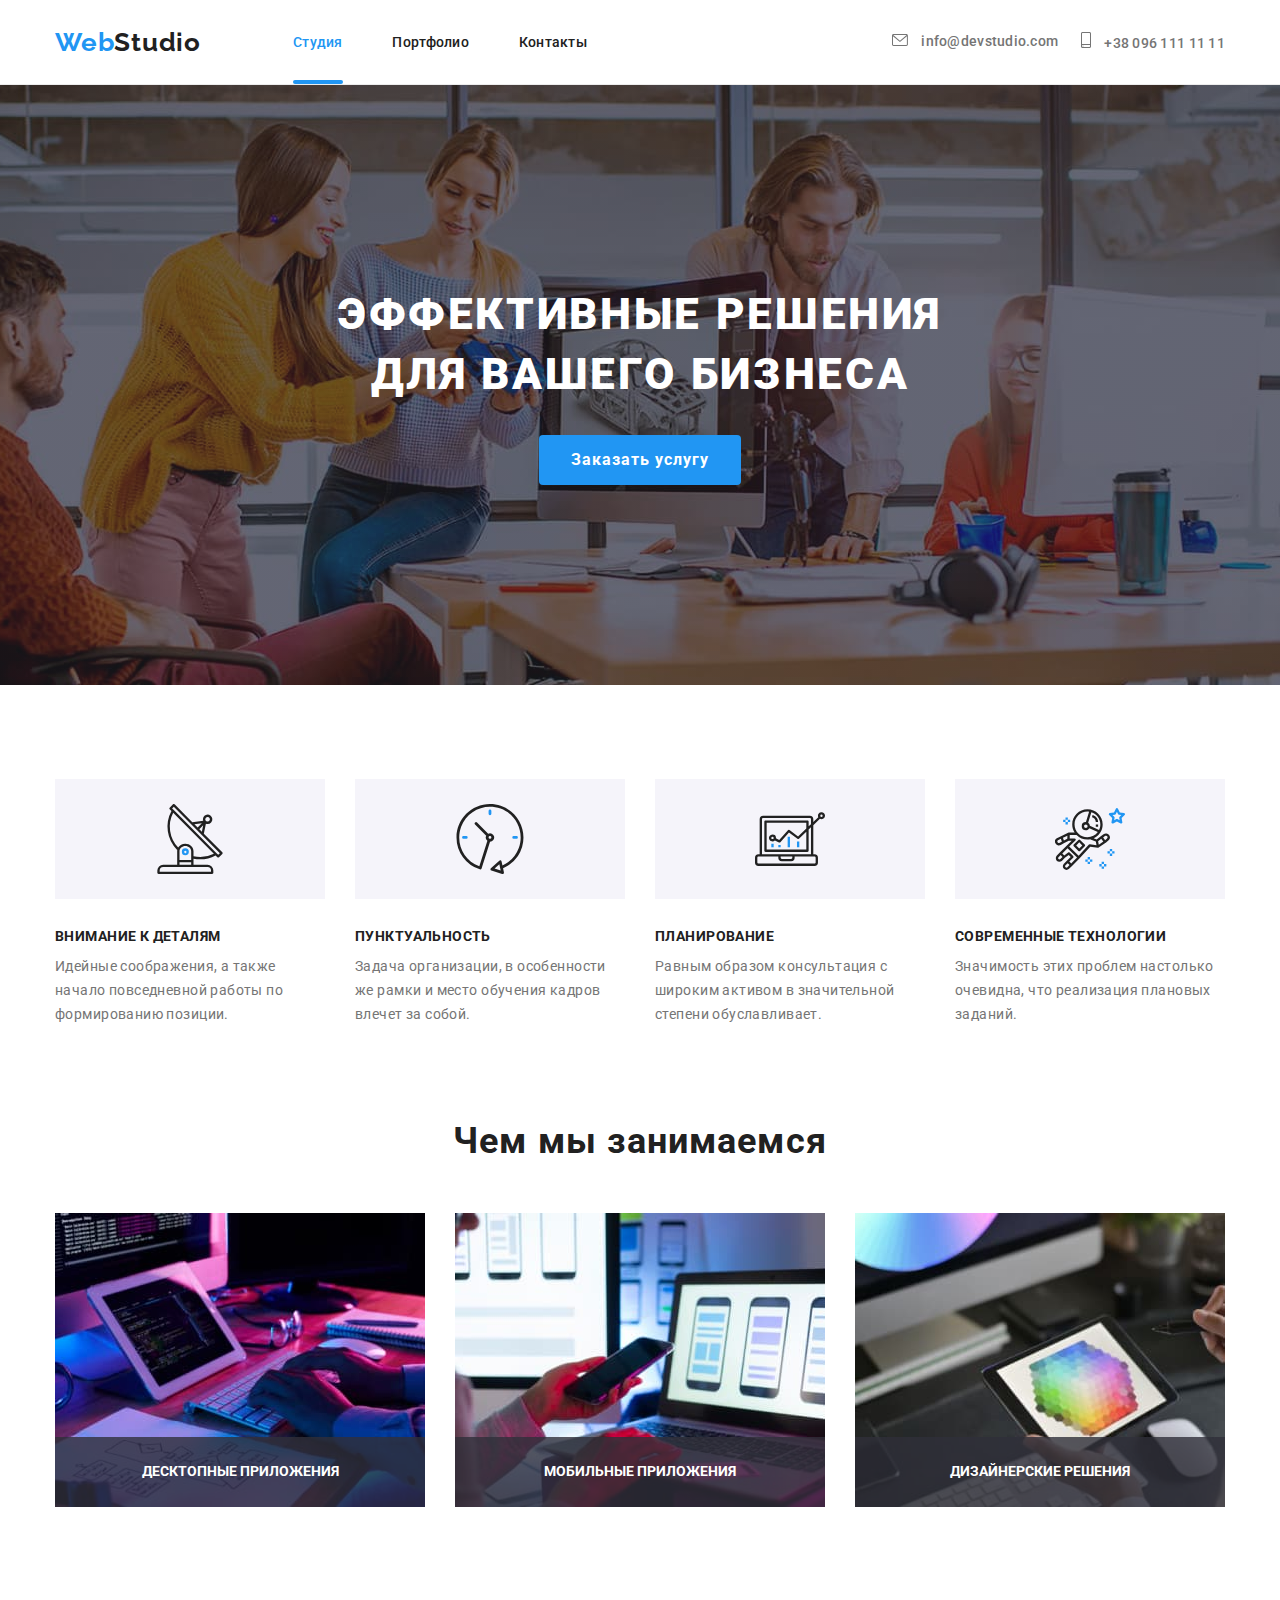
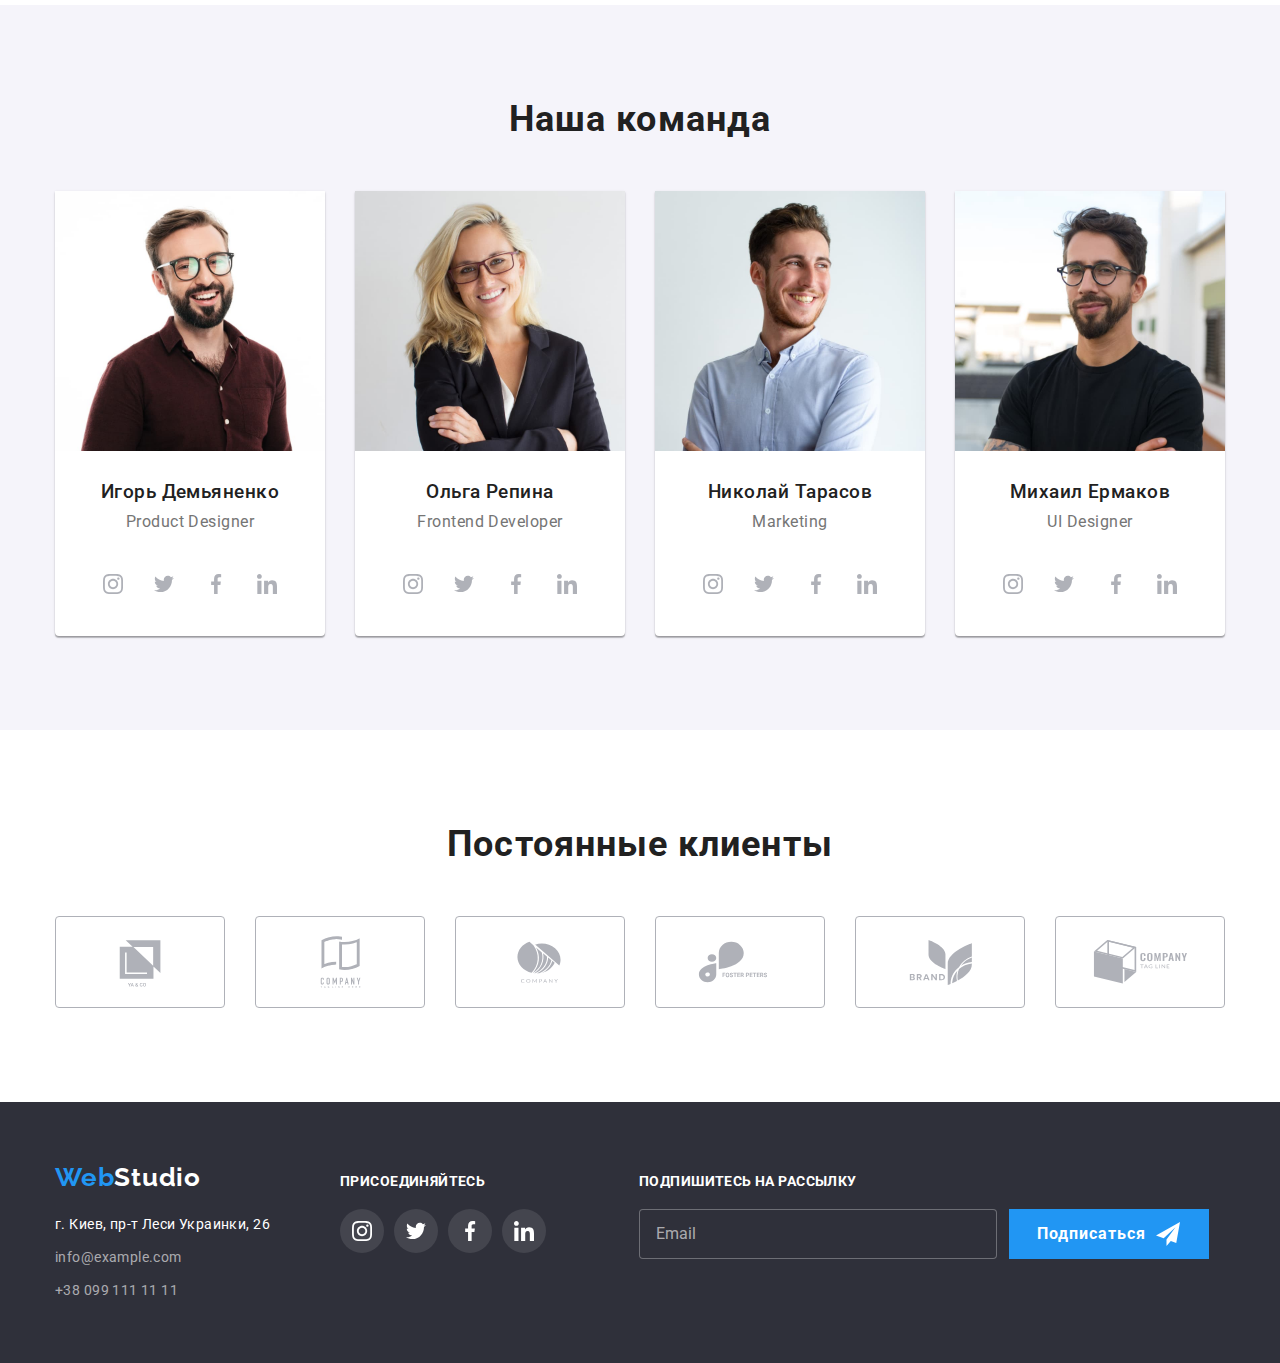
==== index.html @ 74bcc0c1 "previous work" ====
<!DOCTYPE html>
<html lang="ru">
<head>
    <meta charset="UTF-8">
    <meta http-equiv="X-UA-Compatible" content="IE=edge">
    <meta name="viewport" content="width=device-width, initial-scale=1.0">
    <title>GitHub/goit-markup-hw-05</title>   
    <link rel="stylesheet" href="https://cdnjs.cloudflare.com/ajax/libs/modern-normalize/1.0.0/modern-normalize.min.css"> 
    <link rel="stylesheet" href="https://fonts.googleapis.com/css2?family=Raleway:wght@700&family=Roboto:wght@400;500;700;900&display=swap">
    <link rel="stylesheet" href="./css/styles.css">

</head>
<body>
    <header class="header">
        <div class="conteiner nav">
            <a class="logo" href="#"><span class="accent-logo">Web</span>Studio</a>
            <nav>
                <ul class="site-nav list">
                    <li>
                        <a class="active" href="#">Студия</a>
                    </li>
                    <li>
                        <a href="./portfolio.html">Портфолио</a>
                    </li>
                    <li>
                        <a href="#">Контакты</a>
                    </li>
                </ul>
            </nav>
        
            <ul class="contacts list">
                <li>
                    <a class="mail" href="mailto:info@devstudio.com">
                        <svg class="icon-envelope" width="16px" height="12px">
                            <use href="./images/icons.svg#envelope"></use>
                        </svg> info@devstudio.com</a>
                </li>
                <li>
                    <a class="phone" href="tel:+380961111111">
                        <svg class="ivon-tel" width="10px" height="16px">
                            <use href="./images/icons.svg#smartphone"></use>
                        </svg> +38 096 111 11 11</a>
                </li>
            </ul>
        </div>
    </header>

    <main>
            <section class="hero overlay">
                <div class="conteiner">
                    <h1>Эффективные решения<br> для вашего бизнеса</h1>
                    <button class="open-modal" type="button" data-modal-open>Заказать услугу</button>
                    <div class="backdrop is-hidden" data-modal>
                        <div class="modal">
                        <button type="button" class="modal-button" data-modal-close>
                            <svg class="modal-close">
                                <use href="./images/icons.svg#close-modal"></use>
                            </svg>
                        </button>
                        <div class="form-section">
                        <p class="form-title">Оставьте свои данные, мы вам перезвоним</p>
                        <form class="form-list">
                        <div class="form-field">
                            <label for="name" class="form-label">Имя</label>
                            <div class="input-block">
                                <input type="text" class="form-input" name="name" id="name">
                                <svg class="form-svg">
                                    <use href="./images/icons.svg#person-black-form"></use>
                                </svg>
                            </div>
                        </div>
                        <div class="form-field" >
                            <label for="tel" class="form-label">Телефон</label>
                            <div class="input-block">
                                <input type="tel" class="form-input" name="tel" id="tel">
                                <svg class="form-svg">
                                    <use href="./images/icons.svg#phone-black-form"></use>
                                </svg>
                            </div>
                        </div>
                        <div class="form-field">
                            <label for="mail-form" class="form-label">Почта</label>
                            <div class="input-block">
                                <input type="email" class="form-input" name="mail" id="mail-form">
                                <svg class="form-svg">
                                    <use href="./images/icons.svg#email-black-form"></use>
                                </svg>
                            </div>
                        </div>
                        <div class="form-field">
                            <label for="comment" class="form-label">Комментарий</label>
                            <textarea id="comment" class="textarea" placeholder="Введите текст"></textarea>
                        </div>
                        <div class="form-policy">
                            <label>
                                <input type="checkbox" class="checkbox" name="policy">
                                <span class="checkbox-icon"></span>
                                <span class="icon-checkbox">Соглашаюсь с рассылкой и принимаю <a href="#" class="policy-link"> Условия договора</a></span>
                            </label>
                        </div>
                            <button type="submit" class="form-button">Отправить</button>
                        </form>
                        </div>
                    </div>
                    </div>
                </div>
            </section>

            <section class="features-section">
                <!--<h2>Особенности</h2>-->
                <ul class="features-list list conteiner">
                    <li class="features-item icon-antenna">
                        <h3 class="featured-subtitle">Внимание к деталям</h3>
                        <p>Идейные соображения, а также начало повседневной работы по формированию позиции.</p>
                    </li>
                    <li class="features-item icon-clock">
                        <h3 class="featured-subtitle">Пунктуальность</h3>
                        <p>Задача организации, в особенности же рамки и место обучения кадров влечет за собой.</p>
                    </li>
                    <li class="features-item icon-diagram">
                        <h3 class="featured-subtitle">Планирование</h3>
                        <p>Равным образом консультация с широким активом в значительной степени обуславливает.</p>
                    </li>
                    <li class="features-item icon-astronaut">
                        <h3 class="featured-subtitle">Современные технологии</h3>
                        <p>Значимость этих проблем настолько очевидна, что реализация плановых заданий.</p>
                    </li>
                </ul>
            </section>

            <section class="works-conteiner">
                    <h2 class="section-header">Чем мы занимаемся</h2>
                    <ul class="list images-list">
                        <li>
                            <div class="description-block">
                                <img src="./images/work.jpg" alt="наша-работа-1" width="370">
                                <p class="work-description">Десктопные приложения</p>
                            </div>
                        </li>
                        <li>
                            <div class="description-block">
                                <img src="./images/work2.jpg" alt="наша-работа-2" width="370">
                                <p class="work-description" >Мобильные приложения</p>
                            </div>
                        </li>
                        <li>                            
                            <div class="description-block"> 
                                <img src="./images/work3.jpg" alt="наша-работа-3" width="370">
                                <p class="work-description">Дизайнерские решения</p>
                            </div>
                        </li>
                    </ul>
            </section>

            <section class="our-team">
                <div class="conteiner">
                <h2 class="section-header">Наша команда</h2>
                <ul class="team list" >
                    <li class="team-list">
                        <img class="team-cards" src="./images/igor.jpg" alt="фото дизайнера" width="270">
                        <h3>Игорь Демьяненко</h3>
                        <p>Product Designer</p>
                        <ul class="list team-icons-list">
                            <li>
                                <a href="#" class="team-icons-link"> 
                                    <svg class="team-svg">
                                        <use href="./images/icons.svg#instagram"></use>
                                    </svg>
                                </a>
                            </li>
                            <li>
                                <a href="#" class="team-icons-link">
                                    <svg class="team-svg">
                                        <use href="./images/icons.svg#twitter"></use>
                                    </svg>
                                </a>
                            </li>
                            <li>
                                <a href="#" class="team-icons-link">
                                    <svg class="team-svg">
                                        <use href="./images/icons.svg#facebook"></use>
                                    </svg>
                                </a>
                            </li>
                            <li>
                                <a href="#" class="team-icons-link">
                                    <svg class="team-svg">
                                        <use href="./images/icons.svg#linkedin"></use>
                                    </svg>
                                </a>
                            </li>
                        </ul>
                    </li>
                    <li class="team-list">
                        <img class="team-cards" src="./images/olga.jpg" alt="форо разработчика" width="270">
                        <h3>Ольга Репина</h3>
                        <p>Frontend Developer</p>
                        <ul class="list team-icons-list">
                            <li>
                                <a href="#" class="team-icons-link">
                                    <svg class="team-svg">
                                        <use href="./images/icons.svg#instagram"></use>
                                    </svg>
                                </a>
                            </li>
                            <li>
                                <a href="#" class="team-icons-link">
                                    <svg class="team-svg">
                                        <use href="./images/icons.svg#twitter"></use>
                                    </svg>
                                </a>
                            </li>
                            <li>
                                <a href="#" class="team-icons-link">
                                    <svg class="team-svg">
                                        <use href="./images/icons.svg#facebook"></use>
                                    </svg>
                                </a>
                            </li>
                            <li>
                                <a href="#" class="team-icons-link">
                                    <svg class="team-svg">
                                        <use href="./images/icons.svg#linkedin"></use>
                                    </svg>
                                </a>
                            </li>
                        </ul>
                    </li>
                    <li class="team-list">
                        <img class="team-cards" src="./images/nikolay.jpg" alt="фото маркетинг менеджера" width="270">
                        <h3>Николай Тарасов</h3>
                        <p>Marketing</p>
                        <ul class="list team-icons-list">
                            <li>
                                <a href="#" class="team-icons-link">
                                    <svg class="team-svg">
                                        <use href="./images/icons.svg#instagram"></use>
                                    </svg>
                                </a>
                            </li>
                            <li>
                                <a href="#" class="team-icons-link">
                                    <svg class="team-svg">
                                        <use href="./images/icons.svg#twitter"></use>
                                    </svg>
                                </a>
                            </li>
                            <li>
                                <a href="#" class="team-icons-link">
                                    <svg class="team-svg">
                                        <use href="./images/icons.svg#facebook"></use>
                                    </svg>
                                </a>
                            </li>
                            <li>
                                <a href="#" class="team-icons-link">
                                    <svg class="team-svg">
                                        <use href="./images/icons.svg#linkedin"></use>
                                    </svg>
                                </a>
                            </li>
                        </ul>
                    </li>
                    <li class="team-list">
                        <img class="team-cards" src="./images/mikhail.jpg" alt="фото UI дизайнера" width="270">
                        <h3>Михаил Ермаков</h3>
                        <p>UI Designer</p>
                        <ul class="list team-icons-list">
                            <li>
                                <a href="#" class="team-icons-link">
                                    <svg class="team-svg">
                                        <use href="./images/icons.svg#instagram"></use>
                                    </svg>
                                </a>
                            </li>
                            <li>
                                <a href="#" class="team-icons-link">
                                    <svg class="team-svg">
                                        <use href="./images/icons.svg#twitter"></use>
                                    </svg>
                                </a>
                            </li>
                            <li>
                                <a href="#" class="team-icons-link">
                                    <svg class="team-svg">
                                        <use href="./images/icons.svg#facebook"></use>
                                    </svg>
                                </a>
                            </li>
                            <li>
                                <a href="#" class="team-icons-link">
                                    <svg class="team-svg">
                                        <use href="./images/icons.svg#linkedin"></use>
                                    </svg>
                                </a>
                            </li>
                        </ul>
                    </li>
                </ul>
            </div>
            </section>

            <section>
                <div class="conteiner clients"> 
                <h2 class="section-header">Постоянные клиенты</h2>
                <ul class="list companies">
                    <li><a href="#"  class="company-icons">
                        <svg width="106" height="60">
                            <use href="./images/icons.svg#logo-client1"></use>
                        </svg>
                    </a></li>
                    <li><a href="#"  class="company-icons">
                        <svg width="106" height="60">
                            <use href="./images/icons.svg#logo-client2"></use>
                        </svg>
                    </a></li>
                    <li><a href="#" class="company-icons">
                        <svg width="106" height="60">
                            <use href="./images/icons.svg#logo-client3"></use>
                        </svg>
                    </a></li>
                    <li><a href="#" class="company-icons">
                        <svg width="106" height="60">
                            <use href="./images/icons.svg#logo-client4"></use>
                        </svg>
                    </a></li>
                    <li><a href="#" class="company-icons">
                        <svg width="106" height="60">
                            <use href="./images/icons.svg#logo-client5"></use>
                        </svg>
                    </a></li>
                    <li><a href="#" class="company-icons">
                        <svg width="106" height="60">
                            <use href="./images/icons.svg#logo-client6"></use>
                        </svg>
                    </a></li>
                </ul>
                </div>
            </section>

     </main>

    <footer class="footer">
    <div class="conteiner footer-section">
        <div class="first-column"><a class="footer-logo" href="#"><span class="accent-logo">Web</span>Studio</a>
            <address>
                <ul class="footer-contacts list">
                    <li>
                        <p class="local-ad">г. Киев, пр-т Леси Украинки, 26</p>
                    </li>
                    <li>
                        <a class="address-link" href="mailto:info@example.com">info@example.com</a>
                    </li>
                    <li>
                        <a class="address-link" href="tel:+380991111111">+38 099 111 11 11</a>
                    </li>
                </ul>
            </address>
        </div>
            <section class="welcome">
                <h3 class="welcome-title">присоединяйтесь</h3>
                <ul class="list footer-icons">
                    <li>
                        <a href="#" class="footer-icon-link">
                        <svg class="icon-footer">
                            <use href="./images/icons.svg#footer-instagramm"></use>
                        </svg>
                        </a>
                    </li>
                    <li>
                        <a href="#" class="footer-icon-link">
                            <svg class="icon-footer">
                                <use href="./images/icons.svg#footer-twitter"></use>
                            </svg>
                        </a>
                    </li>
                    <li>
                        <a href="#" class="footer-icon-link">
                            <svg class="icon-footer">
                                <use href="./images/icons.svg#footer-facebook"></use>
                            </svg>
                        </a>
                    </li>
                    <li>
                        <a href="#" class="footer-icon-link">
                            <svg class="icon-footer">
                                <use href="./images/icons.svg#footer-linkedin"></use>
                            </svg>
                        </a>
                    </li>
                </ul>
            </section>
        <div class="subscribe">
            <h3 class="welcome-title">Подпишитесь на рассылку</h3>
            <form class="footer-form">
                <input type="email" class="footer-input" name="mail" id="mail" placeholder="Email">
                <label class="footer-label" for="mail"></label>
                    <button class="subscribe-button" type="submit">Подписаться
                        <svg>
                            <use href="./images/icons.svg#icon-send"></use>
                        </svg>
                    </button>
            </form>
        </div>
    </div>
    </footer>
    <script src="./js/modal.js"></script>
</body>
</html>
---- css/styles.css ----
:root {
  --primary-text-color: #212121;
  --accent-color: #2196f3;
  --grey-color: #757575;
  --white-color: #ffffff;
  --background-color: #2f303a;
  --second-background: #f5f4fa;
  --footer-contacts-color: rgba(255, 255, 255, 0.6);
  --items-color: #afb1b8;
}

body {
  color: var(--primary-text-color);

  font-family: Roboto, sans-serif;
}
h1,
h2,
h3,
h4 {
  margin: 0;
}
p {
  margin: 0;
}
ul {
  margin: 0;
  padding-left: 0px;
}

.section-header {
  font-style: normal;
  font-size: 36px;
  line-height: 1.16;
  text-align: center;
  letter-spacing: 0.03em;
}

.list {
  list-style: none;
}

/* Шапка профиля */

.header {
  border-bottom: 1px solid #ececec;
}
.conteiner {
  padding: 0 15px;
  width: 1200px;
  margin: 0 auto;
}

.nav {
  display: flex;
  align-items: center;
}

.site-nav {
  padding-top: 32px;
  padding-bottom: 32px;

  display: flex;
  width: 294px;
  justify-content: space-between;
  margin-right: 305px;
  padding-left: 0px;
}

.contacts {
  padding-top: 32px;
  padding-bottom: 32px;
  display: flex;
  justify-content: space-between;
  width: 370px;
}
.logo {
  width: 145px;
  margin-right: 93px;

  color: var(--primary-text-color);
  font-family: Raleway, sans-serif;

  font-weight: 700;
  font-size: 26px;
  line-height: 1.19;
  letter-spacing: 0.03em;
  text-decoration: none;
}
.accent-logo {
  color: var(--accent-color);
}

.site-nav a {
  color: var(--primary-text-color);
  font-weight: 500;
  font-size: 14px;
  line-height: 1.14;
  letter-spacing: 0.02em;
  text-decoration: none;

  transition-property: color;
  transition-duration: 250ms;
  transition-timing-function: cubic-bezier(0.4, 0, 0.2, 1);
}
.active {
  position: relative;
}

.active::after {
  content: "";
  position: absolute;
  left: 0;
  bottom: -34px;

  display: block;
  width: 100%;
  height: 4px;
  border-radius: 2px;
  background-color: var(--accent-color);
}

.site-nav a:hover,
.site-nav a:focus,
.site-nav .active {
  color: var(--accent-color);
}

.contacts a {
  color: var(--grey-color);
  font-weight: 500;
  font-size: 14px;
  line-height: 1.14;
  letter-spacing: 0.02em;
  text-decoration: none;

  transition-property: color;
  transition-duration: 250ms;
  transition-timing-function: cubic-bezier(0.4, 0, 0.2, 1);
}

.contacts a:hover,
.contacts a:focus {
  color: var(--accent-color);
}

.mail {
  width: 161px;
}
.icon-envelope {
  margin-right: 10px;
  fill: currentColor;
}
.phone {
  width: 142px;
}
.ivon-tel {
  fill: currentColor;
  margin-right: 10px;
}

/* Секция фильтров */
.filter-section {
  padding-top: 94px;
  padding-bottom: 50px;
}

.hidden {
  display: none;
}
.button {
  border-radius: 4px;
  border: 1px solid transparent;
  padding: 6px 22px;
  min-width: 73px;

  color: var(--primary-text-color);
  background-color: var(--second-background);
  cursor: pointer;
  font-weight: 500;
  font-size: 16px;
  line-height: 1.62;
  letter-spacing: 0.03em;

  transition-property: color, background-color;
  transition-duration: 250ms;
  transition-timing-function: cubic-bezier(0.4, 0, 0.2, 1);
}
.button:hover,
.button:focus {
  color: var(--white-color);
  background-color: var(--accent-color);
}
.button-item {
  display: flex;
  justify-content: center;
}
.button-item li:not(:last-child) {
  margin-right: 8px;
}
.button-item li:hover,
.button-item li:focus {
  box-shadow: 0px 2px rgba(0, 0, 0, 0.12), 0px 1px rgba(0, 0, 0, 0.08),
    0px 3px rgba(0, 0, 0, 0.1);
}

.button-item li {
  transition-property: box-shadow;
  transition-duration: 250ms;
  transition-timing-function: cubic-bezier(0.4, 0, 0.2, 1);
}
/* Секция карточек */

.cards-section {
  padding-bottom: 94px;
}
.cards p {
  color: var(--grey-color);
  font-size: 16px;
  line-height: 1.87;
  letter-spacing: 0.03em;
}
.title {
  font-size: 18px;
  line-height: 2;
  letter-spacing: 0.06em;
}
.cards {
  display: flex;
  flex-wrap: wrap;
}

.cards-item img {
  width: 100%;
  height: auto;
  display: block;
}

.project-hover p {
  font-size: 18px;
  font-weight: 400;
  line-height: 1.55;
  letter-spacing: 0.03em;

  padding: 63px 24px;
  color: var(--white-color);
}
.project-hover {
  position: absolute;
  top: 0;
  left: 0;
  width: 370px;
  height: 294px;

  background-color: rgba(33, 150, 243, 0.9);
  transform: translateY(100%);
  transition: transform 250ms cubic-bezier(0.4, 0, 0.2, 1);
}
.cards-item:hover .project-hover {
  transform: translateY(0);
}

.project-content {
  position: relative;
  overflow: hidden;
}
.cards-item {
  margin-right: 30px;
  width: 370px;

  transition-property: box-shadow;
  transition-duration: 250ms;
  transition-timing-function: cubic-bezier(0.4, 0, 0.2, 1);
}
.cards-item:hover,
.cards-item:focus {
  box-shadow: 0px 1px 1px rgba(0, 0, 0, 0.12), 0px 4px 4px rgba(0, 0, 0, 0.06),
    1px 4px 6px rgba(0, 0, 0, 0.16);
}

.cards-item:nth-child(3n + 3) {
  margin-right: 0px;
}

.cards-item:not(:nth-last-child(-n + 3)) {
  margin-bottom: 30px;
}
.cards-bottom {
  padding: 20px 24px;
  border-bottom: 1px solid #eeeeee;
  border-right: 1px solid #eeeeee;
  border-left: 1px solid #eeeeee;
}

/*Footer*/
.footer {
  color: var(--white-color);
  background-color: var(--background-color);
}
.footer-logo {
  display: block;
  margin-bottom: 20px;
  width: 145px;

  color: var(--white-color);
  font-family: Raleway, sans-serif;
  font-weight: 700;
  font-size: 26px;
  line-height: 1.19;
  letter-spacing: 0.03em;
  text-decoration: none;
}

.footer-contacts li:not(:last-child) {
  margin-bottom: 9px;
}
.local-ad {
  font-style: normal;
  font-size: 14px;
  line-height: 1.71;
  letter-spacing: 0.03em;
}

.address-link:hover,
.address-link:focus {
  color: var(--accent-color);
}

.footer-section {
  text-align: left;
  padding-top: 60px;
  padding-bottom: 60px;
  display: flex;
  align-items: baseline;
}

.address-link {
  margin-bottom: 0px;
  color: var(--footer-contacts-color);
  font-family: Roboto, sans-serif;
  font-weight: 400;
  font-size: 14px;
  line-height: 1.71;
  letter-spacing: 0.03em;
  text-decoration: none;
  font-style: normal;

  transition-property: color;
  transition-duration: 250ms;
  transition-timing-function: cubic-bezier(0.4, 0, 0.2, 1);
}

.welcome {
  display: inline-flex;
  flex-direction: column;
  padding: 0;
  min-width: 206px;
  margin-left: 70px;
}
.welcome-title {
  font-style: normal;
  font-weight: bold;
  font-size: 14px;
  line-height: 1.143;
  letter-spacing: 0.03em;
  text-transform: uppercase;
  color: var(--white-color);
}
.footer-icons {
  display: flex;
  justify-content: space-between;
  margin: 0;
  padding: 0;
  margin-top: 20px;
}

.icon-footer {
  width: 20px;
  height: 20px;
}
.footer-icon-link {
  width: 44px;
  height: 44px;
  padding: 12px;
  display: inline-block;
  border-radius: 50%;
  fill: var(--white-color);
  background-color: rgba(255, 255, 255, 0.1);

  transition-property: background-color;
  transition-duration: 250ms;
  transition-timing-function: cubic-bezier(0.4, 0, 0.2, 1);
}
.footer-icon-link:hover,
.footer-icon-link:focus {
  background-color: var(--accent-color);
}

.subscribe {
  margin-left: 93px;
  width: 570px;
}

.footer-form {
  position: relative;
  margin-top: 20px;
  display: flex;
}

.footer-input {
  width: 358px;
  height: 50px;
  margin-right: 12px;
  padding-left: 16px;

  border-radius: 4px;
  border: 1px solid rgba(255, 255, 255, 0.3);
  color: rgba(255, 255, 255, 0.6);

  background-color: var(--background-color);
}
.footer-input::placeholder {
  color: rgba(255, 255, 255, 0.6);
}

.footer-label {
  position: absolute;
  margin-left: 16px;

  top: 50%;
  transform: translateY(-50%);

  font-size: 16px;
  line-height: 1.25;
  letter-spacing: 0.03em;

  color: rgba(255, 255, 255, 0.6);
}

.subscribe-button {
  display: flex;
  width: 200px;
  height: 50px;
  padding: 10px 28px;
  border: none;

  align-items: center;
  text-align: center;

  font-style: normal;
  font-weight: bold;
  line-height: 1.875;
  letter-spacing: 0.06em;
  color: var(--white-color);
  background-color: var(--accent-color);
}
.footer-form svg {
  margin-left: 10px;
  width: 24px;
  height: 24px;

  fill: var(--white-color);
}

/* секция HERO */
.hero {
  background-color: var(--background-color);
}
.overlay {
  max-width: 1600px;
  height: 600px;
  margin-left: auto;
  margin-right: auto;
  background-image: linear-gradient(
      to right,
      rgba(47, 48, 58, 0.4),
      rgba(47, 48, 58, 0.4)
    ),
    url(../images/herobg.jpg);
  background-size: cover;
  background-position: center;
}

.hero .conteiner {
  padding-top: 200px;
  padding-bottom: 200px;
  text-align: center;
}

.hero h1 {
  margin-bottom: 30px;

  color: var(--white-color);
  font-style: normal;
  font-weight: 900;
  font-size: 44px;
  line-height: 1.36;
  text-align: center;
  letter-spacing: 0.06em;
  text-transform: uppercase;
}
.open-modal {
  padding: 10px 32px;
  border: 0px;
  border-radius: 4px;

  color: var(--white-color);
  background-color: var(--accent-color);
  font-family: inherit;
  font-style: normal;
  font-weight: 700;
  font-size: 16px;
  line-height: 1.87;
  letter-spacing: 0.06em;

  transition: background-color 250ms cubic-bezier(0.4, 0, 0.2, 1);
}
.open-modal:hover,
.open-modal:focus {
  background-color: #188ce8;
}
.backdrop {
  position: fixed;
  top: 0;
  right: 0;
  width: 100%;
  height: 100%;
  opacity: 1;
  transition: opacity 250ms cubic-bezier(0.4, 0, 0.2, 1);

  background-color: rgba(0, 0, 0, 0.2);
}

.backdrop.is-hidden {
  visibility: hidden;
  pointer-events: none;
  opacity: 0;
}
.modal {
  position: absolute;
  z-index: 3;
  top: 50%;
  left: 50%;

  background-color: var(--white-color);
  min-width: 528px;
  min-height: 581px;

  transform: translate(-50%, -50%) scale(1);
  transition: transform 250ms cubic-bezier(0.4, 0, 0.2, 1);

  box-shadow: 0px 1px 3px rgba(0, 0, 0, 0.12), 0px 1px 1px rgba(0, 0, 0, 0.14),
    0px 2px 1px rgba(0, 0, 0, 0.2);
  border-radius: 4px;
}
.backdrop.is-hidden .modal {
  transform: translate(-50%, -50%) scale(0.9);
}
.modal-button {
  position: absolute;
  top: 8px;
  right: 8px;

  width: 30px;
  height: 30px;

  display: flex;
  justify-content: center;
  align-items: center;
  border: 1px solid rgba(0, 0, 0, 0.1);
  border-radius: 50%;
  cursor: pointer;

  background-color: var(--white-color);
  fill: var(--primary-text-color);

  cursor: pointer;
}
.modal-button:focus .modal-close,
.modal-button:hover .modal-close {
  fill: var(--accent-color);
}
.modal-close {
  position: absolute;
  top: 50%;
  left: 50%;

  width: 11px;
  height: 11px;
  transform: translate(-50%, -50%);
  fill: currentColor;

  transition: fill 250ms cubic-bezier(0.4, 0, 0.2, 1);
}
.form-section {
  padding: 40px;
}
.form-list {
  display: block;
}
.form-field {
  display: flex;
  flex-direction: column;
}
.form-policy {
  display: flex;
  justify-content: space-evenly;
  align-items: center;
  margin-bottom: 30px;
}
.form-title {
  text-align: center;

  margin-bottom: 12px;
  width: 448px;

  font-size: 20px;
  font-style: bold;
  font-weight: 700;
  letter-spacing: 0.03em;
  line-height: 1.15;
}

.form-input {
  padding-left: 42px;

  width: 100%;
  height: 40px;
  border: 1px solid rgba(33, 33, 33, 0.2);
  border-radius: 4px;
  cursor: pointer;
  color: var(--primary-text-color);

  transition: all 250ms cubic-bezier(0.4, 0, 0.2, 1);
}

.textarea {
  margin-bottom: 25px;
  padding: 12px 16px;
  width: 448px;
  height: 120px;

  border: 1px solid rgba(33, 33, 33, 0.2);
  border-radius: 4px;
  resize: none;
  cursor: pointer;

  transition: all 250ms cubic-bezier(0.4, 0, 0.2, 1);
}

.textarea::placeholder {
  font-size: 12px;
  line-height: 1.17;
  letter-spacing: 0.01em;
  color: rgba(117, 117, 117, 0.5);
}
.form-label {
  margin-bottom: 4px;
  text-align: left;

  color: var(--grey-color);
  font-size: 12px;
  line-height: 1.16;
}
.form-policy label {
  font-size: 14px;
  line-height: 1.71;
  letter-spacing: 0.03em;
  cursor: pointer;
}
.policy-link {
  margin-left: 4px;
  text-decoration: underline;
  color: var(--accent-color);

  transition: all 250ms cubic-bezier(0.4, 0, 0.2, 1);
}
.checkbox {
  position: absolute;
  width: 1px;
  height: 1px;
  margin: -1px;
  border: 0;
  padding: 0;
  clip: rect(0 0 0 0);
  overflow: hidden;

  transition: all 250ms cubic-bezier(0.4, 0, 0.2, 1);
}
.checkbox-icon {
  display: inline-block;
  width: 16px;
  height: 15px;
  margin-right: 7px;

  border: 2px solid var(--primary-text-color);
  border-radius: 2px;

  transition: all 250ms cubic-bezier(0.4, 0, 0.2, 1);
}
.checkbox:checked + .checkbox-icon {
  background-color: var(--accent-color);
  border-color: var(--accent-color);
  background-image: url(../images/icons/icon-check.svg);
  background-size: contain;
  background-origin: border-box;
}

.form-button {
  width: 200px;
  height: 50px;

  align-self: center;
  font-style: bold;
  font-size: 16px;
  line-height: 1.87;
  letter-spacing: 0.06em;

  border-radius: 4px;
  color: var(--white-color);
  border: 0;
  background-color: var(--accent-color);
  box-shadow: 0px 4px 4px rgba(0, 0, 0, 0.15);

  cursor: pointer;
  transition: background-color 250ms cubic-bezier(0.4, 0, 0.2, 1);
}

.form-button:focus {
  background-color: #188ce8;
}
.input-block {
  position: relative;
  margin-bottom: 10px;
}
.form-svg {
  position: absolute;
  display: block;
  top: 50%;
  left: 12px;
  transform: translateY(-50%);

  width: 18px;
  height: 18px;

  fill: currentColor;
  transition: fill 250ms cubic-bezier(0.4, 0, 0.2, 1);
}
.form-input:focus ~ .form-svg {
  fill: var(--accent-color);
}

.form-field:focus-within .form-svg {
  fill: var(--accent-color);
}
.form-input:focus,
.textarea:focus {
  border-color: var(--accent-color);
  outline: none;
}
/* Секция особенности */
.features-section {
  padding-bottom: 94px;
  padding-top: 94px;
}
.features-list {
  display: flex;
  align-items: center;
}

.features-list p {
  width: 270px;

  color: var(--grey-color);
  font-size: 14px;
  line-height: 1.71;
  letter-spacing: 0.03em;
}
.featured-subtitle {
  width: 270px;
  margin-bottom: 10px;

  font-size: 14px;
  line-height: 1.14;
  letter-spacing: 0.03em;
  text-transform: uppercase;
}
.features-item:not(:last-child) {
  margin-right: 30px;
}

.features-item::before {
  display: block;
  content: "";
  height: 120px;
  background-color: var(--second-background);
  margin-bottom: 30px;
  background-size: contain;
  background-repeat: no-repeat;
  background-position: center;
}
.icon-antenna::before {
  background-image: url(../images/icons/antenna.svg);
  background-size: 70px 70px;
}
.icon-clock::before {
  background-image: url(../images/icons/clock.svg);
  background-size: 70px 70px;
}
.icon-diagram::before {
  background-image: url(../images/icons/diagram.svg);
  background-size: 70px 70px;
}
.icon-astronaut::before {
  background-image: url(../images/icons/astronaut.svg);
  background-size: 70px 70px;
}

/* Чем мы занимаемся */
.works-conteiner {
  padding-bottom: 94px;
}
.images-list {
  display: flex;
  justify-content: center;

  margin-top: 50px;
  padding-left: 0px;
}

.images-list li:not(:last-child) {
  margin-right: 30px;
}
.images-list > img {
  width: 370px;
  height: auto;
  display: block;
  border: 1px solid transparent;
}

.work-description {
  color: var(--white-color);
  background-color: rgba(47, 48, 58, 0.8);
  font-size: 14px;
  font-weight: 700;
  text-align: center;
  line-height: 1.14;
  text-transform: uppercase;

  padding-top: 27px;
  padding-bottom: 27px;
  width: 100%;
  height: 70px;

  position: absolute;
  left: 0;
  bottom: 4px;
}
.description-block {
  position: relative;
  z-index: -1;
}

/* Наша команда */

.our-team {
  background-color: var(--second-background);
  padding-top: 94px;
  padding-bottom: 94px;
}
.our-team h2 {
  margin-bottom: 50px;
}

.team-list:not(:last-child) {
  margin-right: 30px;
}
.team-list {
  box-shadow: 0px 1px 3px rgba(0, 0, 0, 0.12), 0px 1px 1px rgba(0, 0, 0, 0.14),
    0px 2px 1px rgba(0, 0, 0, 0.2);
  border-radius: 0px 0px 4px 4px;
}
.team {
  display: flex;
  padding-left: 0px;

  font-size: 16px;
  line-height: 1.18;
  text-align: center;
  letter-spacing: 0.03em;
}
.team p {
  color: var(--grey-color);
  margin-bottom: 30px;
}
.team h3 {
  font-weight: 500;
  margin-bottom: 10px;
  margin-top: 0px;
}
.team-cards {
  display: block;
  width: 100%;
  height: auto;
  margin-bottom: 30px;
}
.team li {
  background-color: var(--white-color);
  border-radius: 0px 0px 4px 4px;
}
.team-icons-list {
  display: flex;
  justify-content: space-around;
  padding-left: 32px;
  padding-right: 32px;
  margin-bottom: 30px;
}
.team-icons-link {
  width: 44px;
  height: 44px;
  padding: 12px;
  display: inline-block;
  border-radius: 50%;
  fill: var(--items-color);
  background-color: rgba(255, 255, 255, 0.1);

  transition-property: fill, background-color;
  transition-duration: 250ms;
  transition-timing-function: cubic-bezier(0.4, 0, 0.2, 1);
}
.team-icons-link:hover,
.team-icons-link:focus {
  fill: var(--white-color);
  background-color: var(--accent-color);
}

.team-svg {
  width: 20px;
  height: 20px;
}

/* Секция постоянные клиенты */

.clients {
  padding-top: 94px;
  padding-bottom: 94px;
}
.companies {
  display: flex;
  justify-content: space-between;
  margin-top: 50px;
}
.company-icons {
  display: block;
  width: 170px;
  height: 92px;
  padding: 16px 32px;
  border: 1px solid var(--items-color);
  border-radius: 4px;
  fill: var(--items-color);

  transition-property: fill, border;
  transition-duration: 250ms;
  transition-timing-function: cubic-bezier(0.4, 0, 0.2, 1);
}
.company-icons svg:hover,
.company-icons svg:focus {
  fill: var(--accent-color);
}

.company-icons svg {
  transition-property: fill;
  transition-duration: 250ms;
  transition-timing-function: cubic-bezier(0.4, 0, 0.2, 1);
}
.company-icons:hover,
.company-icons:focus {
  border-color: var(--accent-color);
  fill: var(--accent-color);
}
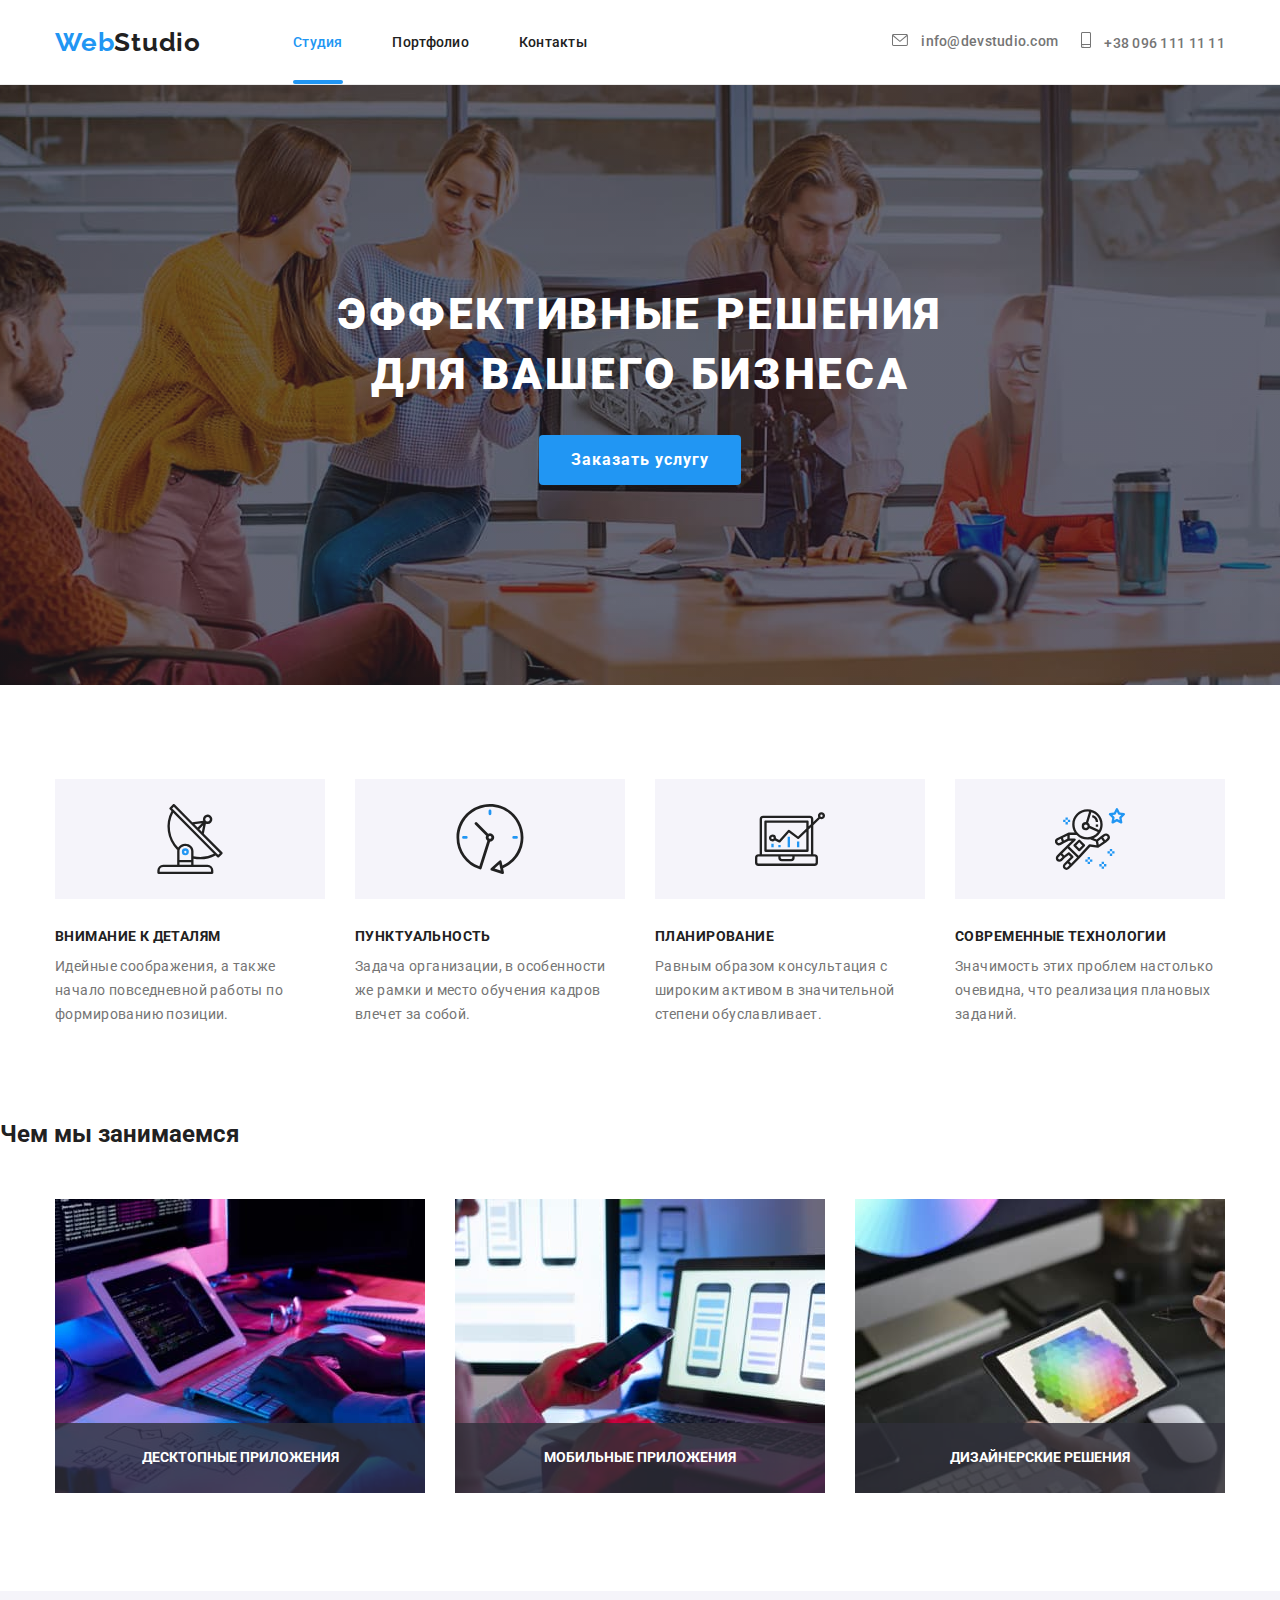
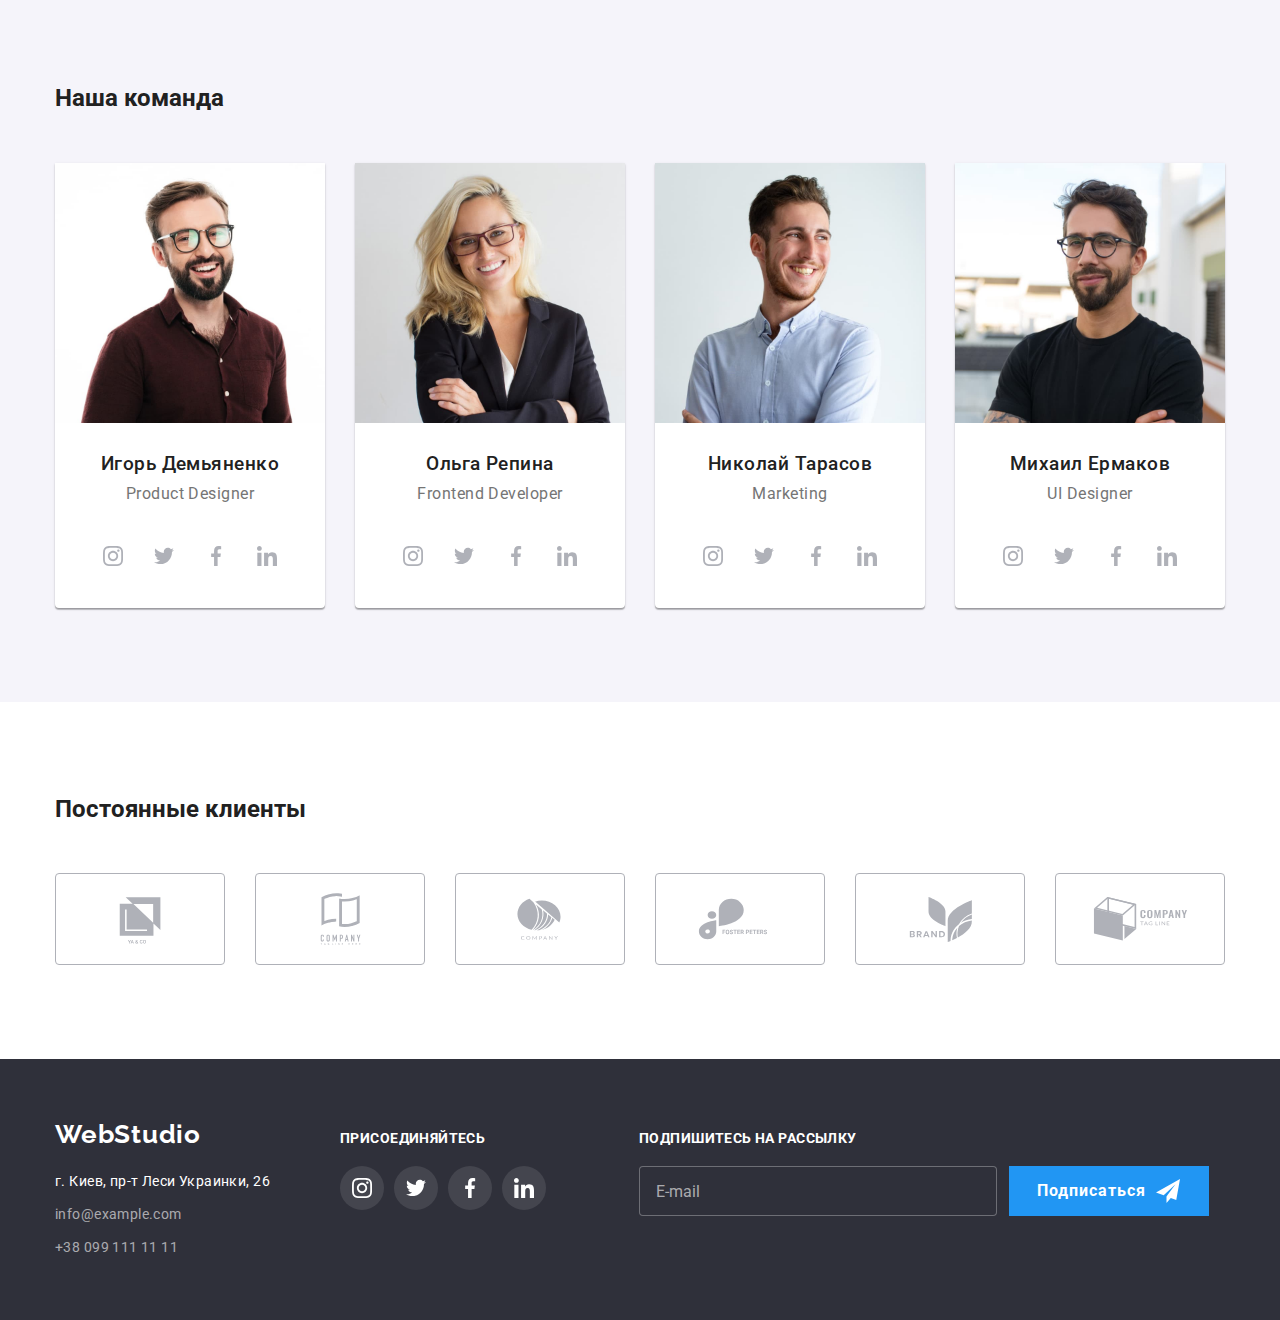
==== commit 2c2e4213: "portfolio BEM" ====
--- a/index.html
+++ b/index.html
@@ -12,32 +12,32 @@
 </head>
 <body>
     <header class="header">
-        <div class="conteiner nav">
-            <a class="logo" href="#"><span class="accent-logo">Web</span>Studio</a>
+        <div class="conteiner header__navigation">
+            <a class="header-logo" href="#"><span class="blue-text">Web</span>Studio</a>
             <nav>
                 <ul class="site-nav list">
                     <li>
-                        <a class="active" href="#">Студия</a>
-                    </li>
-                    <li>
-                        <a href="./portfolio.html">Портфолио</a>
-                    </li>
-                    <li>
-                        <a href="#">Контакты</a>
+                        <a class="active site-nav__link" href="#">Студия</a>
+                    </li>
+                    <li>
+                        <a class="site-nav__link" href="./portfolio.html">Портфолио</a>
+                    </li>
+                    <li>
+                        <a class="site-nav__link" href="#">Контакты</a>
                     </li>
                 </ul>
             </nav>
         
             <ul class="contacts list">
                 <li>
-                    <a class="mail" href="mailto:info@devstudio.com">
-                        <svg class="icon-envelope" width="16px" height="12px">
+                    <a class="contacts__mail contacts__link" href="mailto:info@devstudio.com">
+                        <svg class="contacts__icon" width="16px" height="12px">
                             <use href="./images/icons.svg#envelope"></use>
                         </svg> info@devstudio.com</a>
                 </li>
                 <li>
-                    <a class="phone" href="tel:+380961111111">
-                        <svg class="ivon-tel" width="10px" height="16px">
+                    <a class="contacts__phone contacts__link" href="tel:+380961111111">
+                        <svg class="contacts__icon" width="10px" height="16px">
                             <use href="./images/icons.svg#smartphone"></use>
                         </svg> +38 096 111 11 11</a>
                 </li>
@@ -341,68 +341,69 @@
      </main>
 
     <footer class="footer">
-    <div class="conteiner footer-section">
-        <div class="first-column"><a class="footer-logo" href="#"><span class="accent-logo">Web</span>Studio</a>
-            <address>
-                <ul class="footer-contacts list">
-                    <li>
-                        <p class="local-ad">г. Киев, пр-т Леси Украинки, 26</p>
-                    </li>
-                    <li>
-                        <a class="address-link" href="mailto:info@example.com">info@example.com</a>
-                    </li>
-                    <li>
-                        <a class="address-link" href="tel:+380991111111">+38 099 111 11 11</a>
-                    </li>
-                </ul>
-            </address>
-        </div>
+        <div class="conteiner footer__section">
+            <div>
+                <a class="footer__logo" href="#"><span class="accent-logo">Web</span>Studio</a>
+                <address>
+                    <ul class="footer-contacts list">
+                        <li class="footer-contacts__item">
+                            <p class="footer-contacts__local">г. Киев, пр-т Леси Украинки, 26</p>
+                        </li>
+                        <li class="footer-contacts__item">
+                            <a class="footer-contacts__link" href="mailto:info@example.com">info@example.com</a>
+                        </li>
+                        <li class="footer-contacts__item">
+                            <a class="footer-contacts__link" href="tel:+380991111111">+38 099 111 11 11</a>
+                        </li>
+                    </ul>
+                </address>
+            </div>
             <section class="welcome">
-                <h3 class="welcome-title">присоединяйтесь</h3>
-                <ul class="list footer-icons">
-                    <li>
-                        <a href="#" class="footer-icon-link">
-                        <svg class="icon-footer">
-                            <use href="./images/icons.svg#footer-instagramm"></use>
-                        </svg>
+                <h3 class="footer__title">присоединяйтесь</h3>
+                <ul class="list welcome__icons">
+                    <li>
+                        <a href="#" class="welcome__link">
+                            <svg class="welcome__icon">
+                                <use href="./images/icons.svg#footer-instagramm"></use>
+                            </svg>
                         </a>
                     </li>
                     <li>
-                        <a href="#" class="footer-icon-link">
-                            <svg class="icon-footer">
+                        <a href="#" class="welcome__link">
+                            <svg class="welcome__icon">
                                 <use href="./images/icons.svg#footer-twitter"></use>
                             </svg>
                         </a>
                     </li>
                     <li>
-                        <a href="#" class="footer-icon-link">
-                            <svg class="icon-footer">
+                        <a href="#" class="welcome__link">
+                            <svg class="welcome__icon">
                                 <use href="./images/icons.svg#footer-facebook"></use>
                             </svg>
                         </a>
                     </li>
                     <li>
-                        <a href="#" class="footer-icon-link">
-                            <svg class="icon-footer">
+                        <a href="#" class="welcome__link">
+                            <svg class="welcome__icon">
                                 <use href="./images/icons.svg#footer-linkedin"></use>
                             </svg>
                         </a>
                     </li>
                 </ul>
             </section>
-        <div class="subscribe">
-            <h3 class="welcome-title">Подпишитесь на рассылку</h3>
-            <form class="footer-form">
-                <input type="email" class="footer-input" name="mail" id="mail" placeholder="Email">
-                <label class="footer-label" for="mail"></label>
-                    <button class="subscribe-button" type="submit">Подписаться
-                        <svg>
+            <div class="subscribe">
+                <h3 class="footer__title">Подпишитесь на рассылку</h3>
+                <form class="subscribe__form">
+                    <input type="email" class="subscribe__input" name="mail" id="mail" placeholder="E-mail">
+                    <label class="subscribe__label" for="mail"></label>
+                    <button class="subscribe__button" type="submit">Подписаться
+                        <svg class="subscribe__icon">
                             <use href="./images/icons.svg#icon-send"></use>
                         </svg>
                     </button>
-            </form>
+                </form>
+            </div>
         </div>
-    </div>
     </footer>
     <script src="./js/modal.js"></script>
 </body>
--- a/css/styles.css
+++ b/css/styles.css
@@ -28,14 +28,6 @@
   padding-left: 0px;
 }
 
-.section-header {
-  font-style: normal;
-  font-size: 36px;
-  line-height: 1.16;
-  text-align: center;
-  letter-spacing: 0.03em;
-}
-
 .list {
   list-style: none;
 }
@@ -51,7 +43,7 @@
   margin: 0 auto;
 }
 
-.nav {
+.header__navigation {
   display: flex;
   align-items: center;
 }
@@ -74,7 +66,7 @@
   justify-content: space-between;
   width: 370px;
 }
-.logo {
+.header-logo {
   width: 145px;
   margin-right: 93px;
 
@@ -87,11 +79,11 @@
   letter-spacing: 0.03em;
   text-decoration: none;
 }
-.accent-logo {
+.blue-text {
   color: var(--accent-color);
 }
 
-.site-nav a {
+.site-nav__link {
   color: var(--primary-text-color);
   font-weight: 500;
   font-size: 14px;
@@ -120,13 +112,13 @@
   background-color: var(--accent-color);
 }
 
-.site-nav a:hover,
-.site-nav a:focus,
+.site-nav__link:hover,
+.site-nav__link:focus,
 .site-nav .active {
   color: var(--accent-color);
 }
 
-.contacts a {
+.contacts__link {
   color: var(--grey-color);
   font-weight: 500;
   font-size: 14px;
@@ -139,22 +131,19 @@
   transition-timing-function: cubic-bezier(0.4, 0, 0.2, 1);
 }
 
-.contacts a:hover,
-.contacts a:focus {
+.contacts__link:hover,
+.contacts__link:focus {
   color: var(--accent-color);
 }
 
-.mail {
+.contacts__mail {
   width: 161px;
 }
-.icon-envelope {
-  margin-right: 10px;
-  fill: currentColor;
-}
-.phone {
+
+.contacts__phone {
   width: 142px;
 }
-.ivon-tel {
+.contacts__icon {
   fill: currentColor;
   margin-right: 10px;
 }
@@ -165,10 +154,10 @@
   padding-bottom: 50px;
 }
 
-.hidden {
+.filter-section__hidden {
   display: none;
 }
-.button {
+.filter-section__button {
   border-radius: 4px;
   border: 1px solid transparent;
   padding: 6px 22px;
@@ -186,25 +175,25 @@
   transition-duration: 250ms;
   transition-timing-function: cubic-bezier(0.4, 0, 0.2, 1);
 }
-.button:hover,
-.button:focus {
+.filter-section__button:hover,
+.filter-section__button:focus {
   color: var(--white-color);
   background-color: var(--accent-color);
 }
-.button-item {
+.filter-section__buttons {
   display: flex;
   justify-content: center;
 }
-.button-item li:not(:last-child) {
+.filter-section__item:not(:last-child) {
   margin-right: 8px;
 }
-.button-item li:hover,
-.button-item li:focus {
+.filter-section__item:hover,
+.filter-section__item:focus {
   box-shadow: 0px 2px rgba(0, 0, 0, 0.12), 0px 1px rgba(0, 0, 0, 0.08),
     0px 3px rgba(0, 0, 0, 0.1);
 }
 
-.button-item li {
+.filter-section__item {
   transition-property: box-shadow;
   transition-duration: 250ms;
   transition-timing-function: cubic-bezier(0.4, 0, 0.2, 1);
@@ -214,29 +203,29 @@
 .cards-section {
   padding-bottom: 94px;
 }
-.cards p {
+.bottom-card__text {
   color: var(--grey-color);
   font-size: 16px;
   line-height: 1.87;
   letter-spacing: 0.03em;
 }
-.title {
+.bottom-card__title {
   font-size: 18px;
   line-height: 2;
   letter-spacing: 0.06em;
 }
-.cards {
+.cards-section__list {
   display: flex;
   flex-wrap: wrap;
 }
 
-.cards-item img {
+.project-card__image {
   width: 100%;
   height: auto;
   display: block;
 }
 
-.project-hover p {
+.project-card__text {
   font-size: 18px;
   font-weight: 400;
   line-height: 1.55;
@@ -245,7 +234,7 @@
   padding: 63px 24px;
   color: var(--white-color);
 }
-.project-hover {
+.project-card--hover {
   position: absolute;
   top: 0;
   left: 0;
@@ -256,15 +245,15 @@
   transform: translateY(100%);
   transition: transform 250ms cubic-bezier(0.4, 0, 0.2, 1);
 }
-.cards-item:hover .project-hover {
+.cards-section__item:hover .project-card--hover {
   transform: translateY(0);
 }
 
-.project-content {
+.project-card {
   position: relative;
   overflow: hidden;
 }
-.cards-item {
+.cards-section__item {
   margin-right: 30px;
   width: 370px;
 
@@ -272,20 +261,20 @@
   transition-duration: 250ms;
   transition-timing-function: cubic-bezier(0.4, 0, 0.2, 1);
 }
-.cards-item:hover,
-.cards-item:focus {
+.cards-section__item:hover,
+.cards-section__item:focus {
   box-shadow: 0px 1px 1px rgba(0, 0, 0, 0.12), 0px 4px 4px rgba(0, 0, 0, 0.06),
     1px 4px 6px rgba(0, 0, 0, 0.16);
 }
 
-.cards-item:nth-child(3n + 3) {
+.cards-section__item:nth-child(3n + 3) {
   margin-right: 0px;
 }
 
-.cards-item:not(:nth-last-child(-n + 3)) {
+.cards-section__item:not(:nth-last-child(-n + 3)) {
   margin-bottom: 30px;
 }
-.cards-bottom {
+.bottom-card {
   padding: 20px 24px;
   border-bottom: 1px solid #eeeeee;
   border-right: 1px solid #eeeeee;
@@ -297,7 +286,7 @@
   color: var(--white-color);
   background-color: var(--background-color);
 }
-.footer-logo {
+.footer__logo {
   display: block;
   margin-bottom: 20px;
   width: 145px;
@@ -311,22 +300,22 @@
   text-decoration: none;
 }
 
-.footer-contacts li:not(:last-child) {
+.footer-contacts__item:not(:last-child) {
   margin-bottom: 9px;
 }
-.local-ad {
+.footer-contacts__local {
   font-style: normal;
   font-size: 14px;
   line-height: 1.71;
   letter-spacing: 0.03em;
 }
 
-.address-link:hover,
-.address-link:focus {
+.footer-contacts__link:hover,
+.footer-contacts__link:focus {
   color: var(--accent-color);
 }
 
-.footer-section {
+.footer__section {
   text-align: left;
   padding-top: 60px;
   padding-bottom: 60px;
@@ -334,7 +323,7 @@
   align-items: baseline;
 }
 
-.address-link {
+.footer-contacts__link {
   margin-bottom: 0px;
   color: var(--footer-contacts-color);
   font-family: Roboto, sans-serif;
@@ -357,7 +346,7 @@
   min-width: 206px;
   margin-left: 70px;
 }
-.welcome-title {
+.footer__title {
   font-style: normal;
   font-weight: bold;
   font-size: 14px;
@@ -366,7 +355,7 @@
   text-transform: uppercase;
   color: var(--white-color);
 }
-.footer-icons {
+.welcome__icons {
   display: flex;
   justify-content: space-between;
   margin: 0;
@@ -374,11 +363,11 @@
   margin-top: 20px;
 }
 
-.icon-footer {
+.welcome__icon {
   width: 20px;
   height: 20px;
 }
-.footer-icon-link {
+.welcome__link {
   width: 44px;
   height: 44px;
   padding: 12px;
@@ -391,8 +380,8 @@
   transition-duration: 250ms;
   transition-timing-function: cubic-bezier(0.4, 0, 0.2, 1);
 }
-.footer-icon-link:hover,
-.footer-icon-link:focus {
+.welcome__link:hover,
+.welcome__link:focus {
   background-color: var(--accent-color);
 }
 
@@ -401,13 +390,13 @@
   width: 570px;
 }
 
-.footer-form {
+.subscribe__form {
   position: relative;
   margin-top: 20px;
   display: flex;
 }
 
-.footer-input {
+.subscribe__input {
   width: 358px;
   height: 50px;
   margin-right: 12px;
@@ -419,11 +408,11 @@
 
   background-color: var(--background-color);
 }
-.footer-input::placeholder {
+.subscribe__input::placeholder {
   color: rgba(255, 255, 255, 0.6);
 }
 
-.footer-label {
+.subscribe__label {
   position: absolute;
   margin-left: 16px;
 
@@ -437,7 +426,7 @@
   color: rgba(255, 255, 255, 0.6);
 }
 
-.subscribe-button {
+.subscribe__button {
   display: flex;
   width: 200px;
   height: 50px;
@@ -454,11 +443,10 @@
   color: var(--white-color);
   background-color: var(--accent-color);
 }
-.footer-form svg {
+.subscribe__icon {
   margin-left: 10px;
   width: 24px;
   height: 24px;
-
   fill: var(--white-color);
 }
 
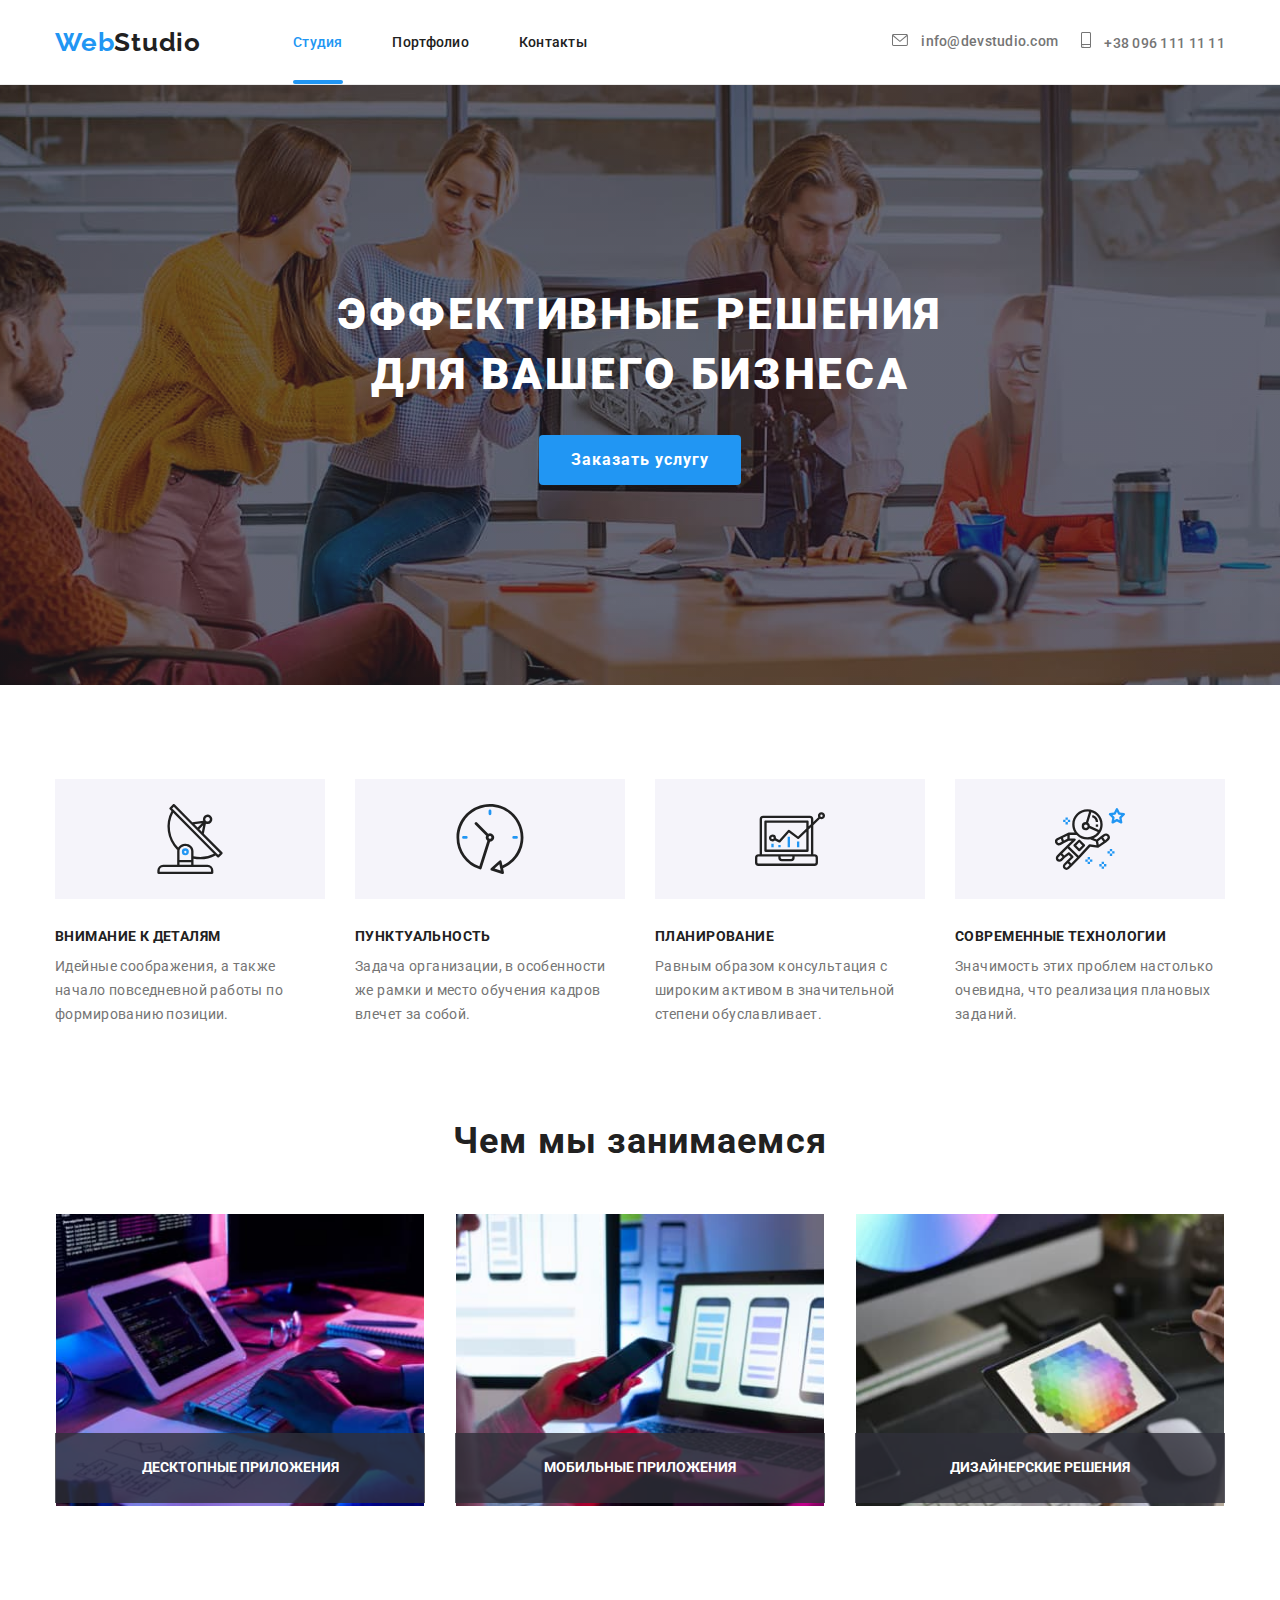
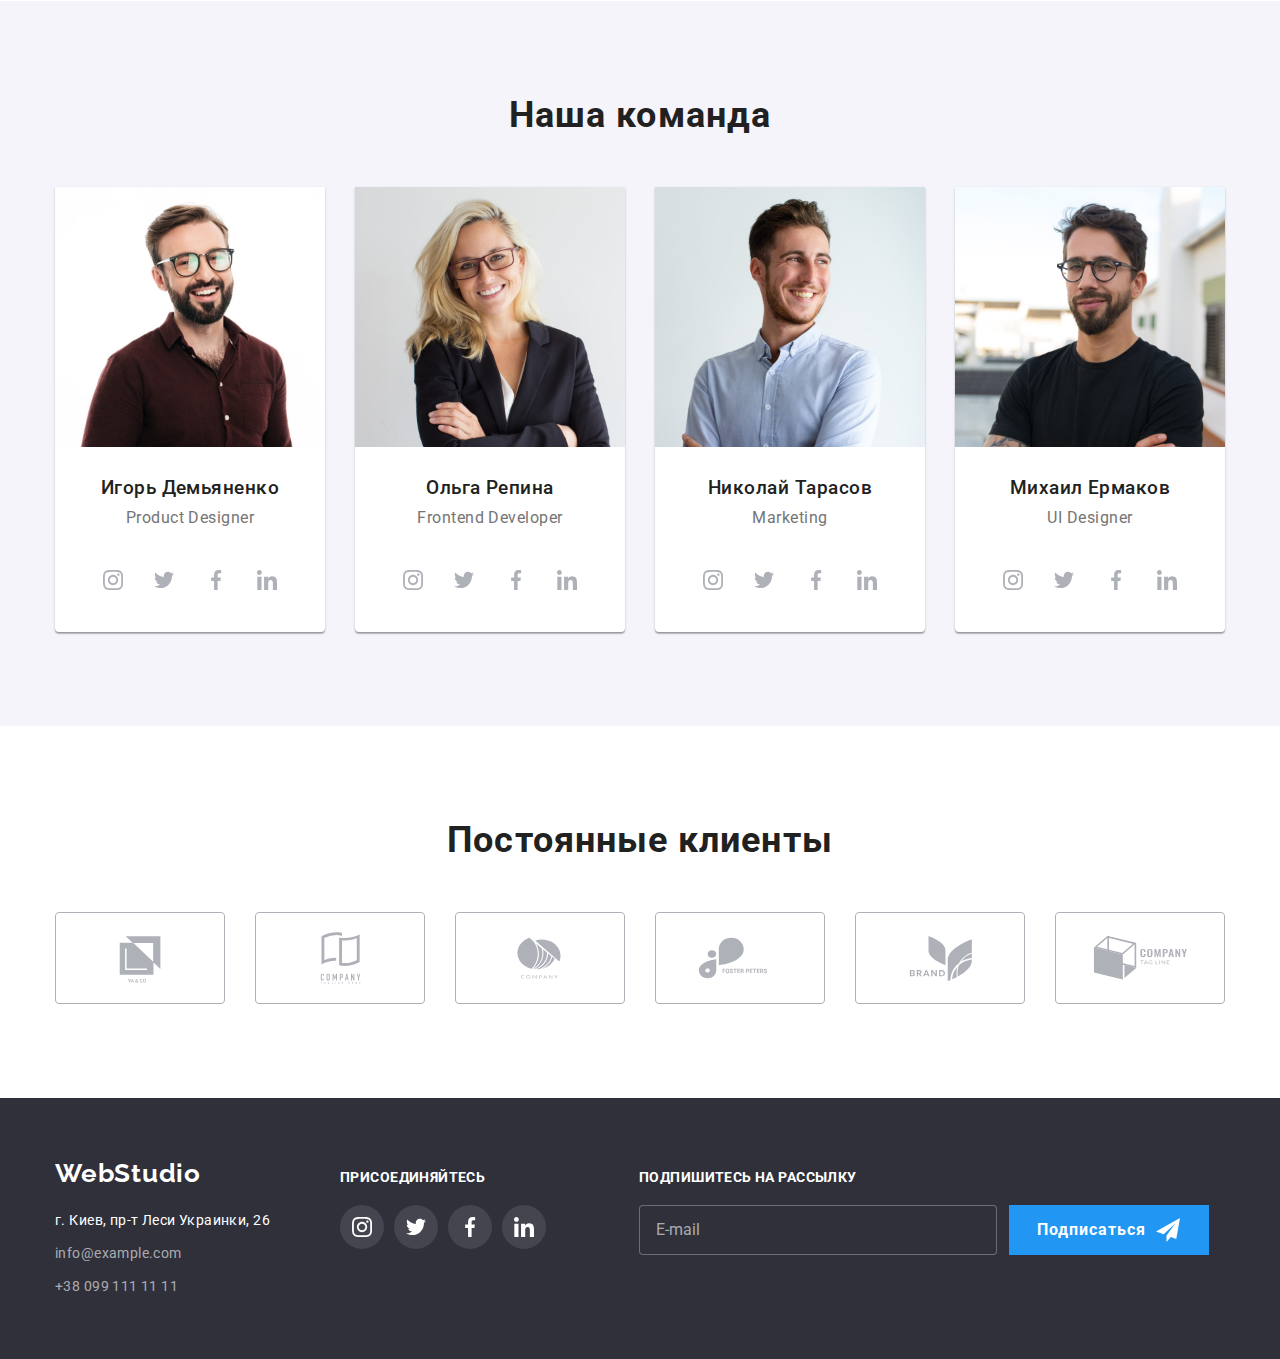
==== commit 4b53107a: "index BEM" ====
--- a/index.html
+++ b/index.html
@@ -13,11 +13,11 @@
 <body>
     <header class="header">
         <div class="conteiner header__navigation">
-            <a class="header-logo" href="#"><span class="blue-text">Web</span>Studio</a>
+            <a class="header__logo" href="#"><span class="header__logo--blue">Web</span>Studio</a>
             <nav>
                 <ul class="site-nav list">
                     <li>
-                        <a class="active site-nav__link" href="#">Студия</a>
+                        <a class="site-nav__link--active site-nav__link" href="#">Студия</a>
                     </li>
                     <li>
                         <a class="site-nav__link" href="./portfolio.html">Портфолио</a>
@@ -46,59 +46,59 @@
     </header>
 
     <main>
-            <section class="hero overlay">
+            <section class="hero hero--overlay">
                 <div class="conteiner">
-                    <h1>Эффективные решения<br> для вашего бизнеса</h1>
-                    <button class="open-modal" type="button" data-modal-open>Заказать услугу</button>
+                    <h1 class="hero__title">Эффективные решения<br> для вашего бизнеса</h1>
+                    <button class="hero__open-modal" type="button" data-modal-open>Заказать услугу</button>
                     <div class="backdrop is-hidden" data-modal>
                         <div class="modal">
-                        <button type="button" class="modal-button" data-modal-close>
-                            <svg class="modal-close">
+                        <button type="button" class="modal__button" data-modal-close>
+                            <svg class="modal__button-close">
                                 <use href="./images/icons.svg#close-modal"></use>
                             </svg>
                         </button>
                         <div class="form-section">
-                        <p class="form-title">Оставьте свои данные, мы вам перезвоним</p>
-                        <form class="form-list">
+                        <p class="form-section__title">Оставьте свои данные, мы вам перезвоним</p>
+                        <form class="form-section__list">
                         <div class="form-field">
-                            <label for="name" class="form-label">Имя</label>
-                            <div class="input-block">
-                                <input type="text" class="form-input" name="name" id="name">
-                                <svg class="form-svg">
+                            <label for="name" class="form-field__label">Имя</label>
+                            <div class="form-field__item">
+                                <input type="text" class="form-field__input" name="name" id="name">
+                                <svg class="form-field__svg">
                                     <use href="./images/icons.svg#person-black-form"></use>
                                 </svg>
                             </div>
                         </div>
                         <div class="form-field" >
-                            <label for="tel" class="form-label">Телефон</label>
-                            <div class="input-block">
-                                <input type="tel" class="form-input" name="tel" id="tel">
-                                <svg class="form-svg">
+                            <label for="tel" class="form-field__label">Телефон</label>
+                            <div class="form-field__item">
+                                <input type="tel" class="form-field__input" name="tel" id="tel">
+                                <svg class="form-field__svg">
                                     <use href="./images/icons.svg#phone-black-form"></use>
                                 </svg>
                             </div>
                         </div>
                         <div class="form-field">
-                            <label for="mail-form" class="form-label">Почта</label>
-                            <div class="input-block">
-                                <input type="email" class="form-input" name="mail" id="mail-form">
-                                <svg class="form-svg">
+                            <label for="mail-form" class="form-field__label">Почта</label>
+                            <div class="form-field__item">
+                                <input type="email" class="form-field__input" name="mail" id="mail-form">
+                                <svg class="form-field__svg">
                                     <use href="./images/icons.svg#email-black-form"></use>
                                 </svg>
                             </div>
                         </div>
                         <div class="form-field">
-                            <label for="comment" class="form-label">Комментарий</label>
-                            <textarea id="comment" class="textarea" placeholder="Введите текст"></textarea>
+                            <label for="comment" class="form-field__label">Комментарий</label>
+                            <textarea id="comment" class="form-field__textarea" placeholder="Введите текст"></textarea>
                         </div>
                         <div class="form-policy">
-                            <label>
-                                <input type="checkbox" class="checkbox" name="policy">
-                                <span class="checkbox-icon"></span>
-                                <span class="icon-checkbox">Соглашаюсь с рассылкой и принимаю <a href="#" class="policy-link"> Условия договора</a></span>
+                            <label class="form-policy__label">
+                                <input type="checkbox" class="form-policy__checkbox" name="policy">
+                                <span class="form-policy__checkbox-icon"></span>
+                                <span>Соглашаюсь с рассылкой и принимаю <a href="#" class="form-policy__link"> Условия договора</a></span>
                             </label>
                         </div>
-                            <button type="submit" class="form-button">Отправить</button>
+                            <button type="submit" class="form__button">Отправить</button>
                         </form>
                         </div>
                     </div>
@@ -108,229 +108,229 @@
 
             <section class="features-section">
                 <!--<h2>Особенности</h2>-->
-                <ul class="features-list list conteiner">
-                    <li class="features-item icon-antenna">
-                        <h3 class="featured-subtitle">Внимание к деталям</h3>
-                        <p>Идейные соображения, а также начало повседневной работы по формированию позиции.</p>
-                    </li>
-                    <li class="features-item icon-clock">
-                        <h3 class="featured-subtitle">Пунктуальность</h3>
-                        <p>Задача организации, в особенности же рамки и место обучения кадров влечет за собой.</p>
-                    </li>
-                    <li class="features-item icon-diagram">
-                        <h3 class="featured-subtitle">Планирование</h3>
-                        <p>Равным образом консультация с широким активом в значительной степени обуславливает.</p>
-                    </li>
-                    <li class="features-item icon-astronaut">
-                        <h3 class="featured-subtitle">Современные технологии</h3>
-                        <p>Значимость этих проблем настолько очевидна, что реализация плановых заданий.</p>
+                <ul class="features-section__list list conteiner">
+                    <li class="features-section__item features-section__icon-antenna">
+                        <h3 class="features-section__subtitle">Внимание к деталям</h3>
+                        <p class="features-section__description">Идейные соображения, а также начало повседневной работы по формированию позиции.</p>
+                    </li>
+                    <li class="features-section__item features-section__icon-clock">
+                        <h3 class="features-section__subtitle">Пунктуальность</h3>
+                        <p class="features-section__description">Задача организации, в особенности же рамки и место обучения кадров влечет за собой.</p>
+                    </li>
+                    <li class="features-section__item features-section__icon-diagram">
+                        <h3 class="features-section__subtitle">Планирование</h3>
+                        <p class="features-section__description">Равным образом консультация с широким активом в значительной степени обуславливает.</p>
+                    </li>
+                    <li class="features-section__item features-section__icon-astronaut">
+                        <h3 class="features-section__subtitle">Современные технологии</h3>
+                        <p class="features-section__description">Значимость этих проблем настолько очевидна, что реализация плановых заданий.</p>
                     </li>
                 </ul>
             </section>
 
-            <section class="works-conteiner">
+            <section class="works-section">
                     <h2 class="section-header">Чем мы занимаемся</h2>
-                    <ul class="list images-list">
-                        <li>
-                            <div class="description-block">
-                                <img src="./images/work.jpg" alt="наша-работа-1" width="370">
-                                <p class="work-description">Десктопные приложения</p>
-                            </div>
-                        </li>
-                        <li>
-                            <div class="description-block">
-                                <img src="./images/work2.jpg" alt="наша-работа-2" width="370">
-                                <p class="work-description" >Мобильные приложения</p>
-                            </div>
-                        </li>
-                        <li>                            
-                            <div class="description-block"> 
-                                <img src="./images/work3.jpg" alt="наша-работа-3" width="370">
-                                <p class="work-description">Дизайнерские решения</p>
+                    <ul class="list works-section__list">
+                        <li class="works-section__link">
+                            <div class="work-description">
+                                <img class="work-description__image" src="./images/work.jpg" alt="наша-работа-1" width="370">
+                                <p class="work-description__text">Десктопные приложения</p>
+                            </div>
+                        </li>
+                        <li class="works-section__link">
+                            <div class="work-description">
+                                <img class="work-description__image" src="./images/work2.jpg" alt="наша-работа-2" width="370">
+                                <p class="work-description__text" >Мобильные приложения</p>
+                            </div>
+                        </li>
+                        <li class="works-section__link">                            
+                            <div class="work-description"> 
+                                <img class="work-description__image" src="./images/work3.jpg" alt="наша-работа-3" width="370">
+                                <p class="work-description__text">Дизайнерские решения</p>
                             </div>
                         </li>
                     </ul>
             </section>
 
-            <section class="our-team">
+            <section class="team-section">
                 <div class="conteiner">
-                <h2 class="section-header">Наша команда</h2>
-                <ul class="team list" >
-                    <li class="team-list">
-                        <img class="team-cards" src="./images/igor.jpg" alt="фото дизайнера" width="270">
-                        <h3>Игорь Демьяненко</h3>
-                        <p>Product Designer</p>
-                        <ul class="list team-icons-list">
-                            <li>
-                                <a href="#" class="team-icons-link"> 
-                                    <svg class="team-svg">
-                                        <use href="./images/icons.svg#instagram"></use>
-                                    </svg>
-                                </a>
-                            </li>
-                            <li>
-                                <a href="#" class="team-icons-link">
-                                    <svg class="team-svg">
-                                        <use href="./images/icons.svg#twitter"></use>
-                                    </svg>
-                                </a>
-                            </li>
-                            <li>
-                                <a href="#" class="team-icons-link">
-                                    <svg class="team-svg">
-                                        <use href="./images/icons.svg#facebook"></use>
-                                    </svg>
-                                </a>
-                            </li>
-                            <li>
-                                <a href="#" class="team-icons-link">
-                                    <svg class="team-svg">
-                                        <use href="./images/icons.svg#linkedin"></use>
-                                    </svg>
-                                </a>
-                            </li>
-                        </ul>
-                    </li>
-                    <li class="team-list">
-                        <img class="team-cards" src="./images/olga.jpg" alt="форо разработчика" width="270">
-                        <h3>Ольга Репина</h3>
-                        <p>Frontend Developer</p>
-                        <ul class="list team-icons-list">
-                            <li>
-                                <a href="#" class="team-icons-link">
-                                    <svg class="team-svg">
-                                        <use href="./images/icons.svg#instagram"></use>
-                                    </svg>
-                                </a>
-                            </li>
-                            <li>
-                                <a href="#" class="team-icons-link">
-                                    <svg class="team-svg">
-                                        <use href="./images/icons.svg#twitter"></use>
-                                    </svg>
-                                </a>
-                            </li>
-                            <li>
-                                <a href="#" class="team-icons-link">
-                                    <svg class="team-svg">
-                                        <use href="./images/icons.svg#facebook"></use>
-                                    </svg>
-                                </a>
-                            </li>
-                            <li>
-                                <a href="#" class="team-icons-link">
-                                    <svg class="team-svg">
-                                        <use href="./images/icons.svg#linkedin"></use>
-                                    </svg>
-                                </a>
-                            </li>
-                        </ul>
-                    </li>
-                    <li class="team-list">
-                        <img class="team-cards" src="./images/nikolay.jpg" alt="фото маркетинг менеджера" width="270">
-                        <h3>Николай Тарасов</h3>
-                        <p>Marketing</p>
-                        <ul class="list team-icons-list">
-                            <li>
-                                <a href="#" class="team-icons-link">
-                                    <svg class="team-svg">
-                                        <use href="./images/icons.svg#instagram"></use>
-                                    </svg>
-                                </a>
-                            </li>
-                            <li>
-                                <a href="#" class="team-icons-link">
-                                    <svg class="team-svg">
-                                        <use href="./images/icons.svg#twitter"></use>
-                                    </svg>
-                                </a>
-                            </li>
-                            <li>
-                                <a href="#" class="team-icons-link">
-                                    <svg class="team-svg">
-                                        <use href="./images/icons.svg#facebook"></use>
-                                    </svg>
-                                </a>
-                            </li>
-                            <li>
-                                <a href="#" class="team-icons-link">
-                                    <svg class="team-svg">
-                                        <use href="./images/icons.svg#linkedin"></use>
-                                    </svg>
-                                </a>
-                            </li>
-                        </ul>
-                    </li>
-                    <li class="team-list">
-                        <img class="team-cards" src="./images/mikhail.jpg" alt="фото UI дизайнера" width="270">
-                        <h3>Михаил Ермаков</h3>
-                        <p>UI Designer</p>
-                        <ul class="list team-icons-list">
-                            <li>
-                                <a href="#" class="team-icons-link">
-                                    <svg class="team-svg">
-                                        <use href="./images/icons.svg#instagram"></use>
-                                    </svg>
-                                </a>
-                            </li>
-                            <li>
-                                <a href="#" class="team-icons-link">
-                                    <svg class="team-svg">
-                                        <use href="./images/icons.svg#twitter"></use>
-                                    </svg>
-                                </a>
-                            </li>
-                            <li>
-                                <a href="#" class="team-icons-link">
-                                    <svg class="team-svg">
-                                        <use href="./images/icons.svg#facebook"></use>
-                                    </svg>
-                                </a>
-                            </li>
-                            <li>
-                                <a href="#" class="team-icons-link">
-                                    <svg class="team-svg">
-                                        <use href="./images/icons.svg#linkedin"></use>
-                                    </svg>
-                                </a>
-                            </li>
-                        </ul>
-                    </li>
-                </ul>
-            </div>
+                    <h2 class="section-header team-section__title">Наша команда</h2>
+                    <ul class="team-section__list list">
+                        <li class="team-section__item">
+                            <img class="team-section__card" src="./images/igor.jpg" alt="фото дизайнера" width="270">
+                            <h3 class="team-section__person-name">Игорь Демьяненко</h3>
+                            <p class="team-section__person-position">Product Designer</p>
+                            <ul class="list team-socials">
+                                <li>
+                                    <a href="#" class="team-socials__link">
+                                        <svg class="team-socials__svg">
+                                            <use href="./images/icons.svg#instagram"></use>
+                                        </svg>
+                                    </a>
+                                </li>
+                                <li>
+                                    <a href="#" class="team-socials__link">
+                                        <svg class="team-socials__svg">
+                                            <use href="./images/icons.svg#twitter"></use>
+                                        </svg>
+                                    </a>
+                                </li>
+                                <li>
+                                    <a href="#" class="team-socials__link">
+                                        <svg class="team-socials__svg">
+                                            <use href="./images/icons.svg#facebook"></use>
+                                        </svg>
+                                    </a>
+                                </li>
+                                <li>
+                                    <a href="#" class="team-socials__link">
+                                        <svg class="team-socials__svg">
+                                            <use href="./images/icons.svg#linkedin"></use>
+                                        </svg>
+                                    </a>
+                                </li>
+                            </ul>
+                        </li>
+                        <li class="team-section__item">
+                            <img class="team-section__card" src="./images/olga.jpg" alt="форо разработчика" width="270">
+                            <h3 class="team-section__person-name">Ольга Репина</h3>
+                            <p class="team-section__person-position">Frontend Developer</p>
+                            <ul class="list team-socials">
+                                <li>
+                                    <a href="#" class="team-socials__link">
+                                        <svg class="team-socials__svg">
+                                            <use href="./images/icons.svg#instagram"></use>
+                                        </svg>
+                                    </a>
+                                </li>
+                                <li>
+                                    <a href="#" class="team-socials__link">
+                                        <svg class="team-socials__svg">
+                                            <use href="./images/icons.svg#twitter"></use>
+                                        </svg>
+                                    </a>
+                                </li>
+                                <li>
+                                    <a href="#" class="team-socials__link">
+                                        <svg class="team-socials__svg">
+                                            <use href="./images/icons.svg#facebook"></use>
+                                        </svg>
+                                    </a>
+                                </li>
+                                <li>
+                                    <a href="#" class="team-socials__link">
+                                        <svg class="team-socials__svg">
+                                            <use href="./images/icons.svg#linkedin"></use>
+                                        </svg>
+                                    </a>
+                                </li>
+                            </ul>
+                        </li>
+                        <li class="team-section__item">
+                            <img class="team-section__card" src="./images/nikolay.jpg" alt="фото маркетинг менеджера" width="270">
+                            <h3 class="team-section__person-name">Николай Тарасов</h3>
+                            <p class="team-section__person-position">Marketing</p>
+                            <ul class="list team-socials">
+                                <li>
+                                    <a href="#" class="team-socials__link">
+                                        <svg class="team-socials__svg">
+                                            <use href="./images/icons.svg#instagram"></use>
+                                        </svg>
+                                    </a>
+                                </li>
+                                <li>
+                                    <a href="#" class="team-socials__link">
+                                        <svg class="team-socials__svg">
+                                            <use href="./images/icons.svg#twitter"></use>
+                                        </svg>
+                                    </a>
+                                </li>
+                                <li>
+                                    <a href="#" class="team-socials__link">
+                                        <svg class="team-socials__svg">
+                                            <use href="./images/icons.svg#facebook"></use>
+                                        </svg>
+                                    </a>
+                                </li>
+                                <li>
+                                    <a href="#" class="team-socials__link">
+                                        <svg class="team-socials__svg">
+                                            <use href="./images/icons.svg#linkedin"></use>
+                                        </svg>
+                                    </a>
+                                </li>
+                            </ul>
+                        </li>
+                        <li class="team-section__item">
+                            <img class="team-section__card" src="./images/mikhail.jpg" alt="фото UI дизайнера" width="270">
+                            <h3 class="team-section__person-name">Михаил Ермаков</h3>
+                            <p class="team-section__person-position">UI Designer</p>
+                            <ul class="list team-socials">
+                                <li>
+                                    <a href="#" class="team-socials__link">
+                                        <svg class="team-socials__svg">
+                                            <use href="./images/icons.svg#instagram"></use>
+                                        </svg>
+                                    </a>
+                                </li>
+                                <li>
+                                    <a href="#" class="team-socials__link">
+                                        <svg class="team-socials__svg">
+                                            <use href="./images/icons.svg#twitter"></use>
+                                        </svg>
+                                    </a>
+                                </li>
+                                <li>
+                                    <a href="#" class="team-socials__link">
+                                        <svg class="team-socials__svg">
+                                            <use href="./images/icons.svg#facebook"></use>
+                                        </svg>
+                                    </a>
+                                </li>
+                                <li>
+                                    <a href="#" class="team-socials__link">
+                                        <svg class="team-socials__svg">
+                                            <use href="./images/icons.svg#linkedin"></use>
+                                        </svg>
+                                    </a>
+                                </li>
+                            </ul>
+                        </li>
+                    </ul>
+                </div>
             </section>
 
             <section>
-                <div class="conteiner clients"> 
+                <div class="conteiner clients-section"> 
                 <h2 class="section-header">Постоянные клиенты</h2>
-                <ul class="list companies">
-                    <li><a href="#"  class="company-icons">
-                        <svg width="106" height="60">
+                <ul class="list clients-section__list">
+                    <li><a href="#"  class="clients-section__link">
+                        <svg class="clients-section__icon" width="106" height="60">
                             <use href="./images/icons.svg#logo-client1"></use>
                         </svg>
                     </a></li>
-                    <li><a href="#"  class="company-icons">
-                        <svg width="106" height="60">
+                    <li><a href="#"  class="clients-section__link">
+                        <svg class="clients-section__icon" width="106" height="60">
                             <use href="./images/icons.svg#logo-client2"></use>
                         </svg>
                     </a></li>
-                    <li><a href="#" class="company-icons">
-                        <svg width="106" height="60">
+                    <li><a href="#" class="clients-section__link">
+                        <svg class="clients-section__icon" width="106" height="60">
                             <use href="./images/icons.svg#logo-client3"></use>
                         </svg>
                     </a></li>
-                    <li><a href="#" class="company-icons">
-                        <svg width="106" height="60">
+                    <li><a href="#" class="clients-section__link">
+                        <svg class="clients-section__icon" width="106" height="60">
                             <use href="./images/icons.svg#logo-client4"></use>
                         </svg>
                     </a></li>
-                    <li><a href="#" class="company-icons">
-                        <svg width="106" height="60">
+                    <li><a href="#" class="clients-section__link">
+                        <svg class="clients-section__icon" width="106" height="60">
                             <use href="./images/icons.svg#logo-client5"></use>
                         </svg>
                     </a></li>
-                    <li><a href="#" class="company-icons">
-                        <svg width="106" height="60">
+                    <li><a href="#" class="clients-section__link">
+                        <svg class="clients-section__icon" width="106" height="60">
                             <use href="./images/icons.svg#logo-client6"></use>
                         </svg>
                     </a></li>
--- a/css/styles.css
+++ b/css/styles.css
@@ -31,7 +31,13 @@
 .list {
   list-style: none;
 }
-
+.section-header {
+  font-style: normal;
+  font-size: 36px;
+  line-height: 1.16;
+  text-align: center;
+  letter-spacing: 0.03em;
+}
 /* Шапка профиля */
 
 .header {
@@ -66,7 +72,7 @@
   justify-content: space-between;
   width: 370px;
 }
-.header-logo {
+.header__logo {
   width: 145px;
   margin-right: 93px;
 
@@ -79,7 +85,7 @@
   letter-spacing: 0.03em;
   text-decoration: none;
 }
-.blue-text {
+.header__logo--blue {
   color: var(--accent-color);
 }
 
@@ -95,11 +101,11 @@
   transition-duration: 250ms;
   transition-timing-function: cubic-bezier(0.4, 0, 0.2, 1);
 }
-.active {
+.site-nav__link--active {
   position: relative;
 }
 
-.active::after {
+.site-nav__link--active::after {
   content: "";
   position: absolute;
   left: 0;
@@ -114,7 +120,7 @@
 
 .site-nav__link:hover,
 .site-nav__link:focus,
-.site-nav .active {
+.site-nav .site-nav__link--active {
   color: var(--accent-color);
 }
 
@@ -454,7 +460,7 @@
 .hero {
   background-color: var(--background-color);
 }
-.overlay {
+.hero--overlay {
   max-width: 1600px;
   height: 600px;
   margin-left: auto;
@@ -475,7 +481,7 @@
   text-align: center;
 }
 
-.hero h1 {
+.hero__title {
   margin-bottom: 30px;
 
   color: var(--white-color);
@@ -487,7 +493,7 @@
   letter-spacing: 0.06em;
   text-transform: uppercase;
 }
-.open-modal {
+.hero__open-modal {
   padding: 10px 32px;
   border: 0px;
   border-radius: 4px;
@@ -503,8 +509,8 @@
 
   transition: background-color 250ms cubic-bezier(0.4, 0, 0.2, 1);
 }
-.open-modal:hover,
-.open-modal:focus {
+.hero__open-modal:hover,
+.hero__open-modal:focus {
   background-color: #188ce8;
 }
 .backdrop {
@@ -544,7 +550,7 @@
 .backdrop.is-hidden .modal {
   transform: translate(-50%, -50%) scale(0.9);
 }
-.modal-button {
+.modal__button {
   position: absolute;
   top: 8px;
   right: 8px;
@@ -564,11 +570,11 @@
 
   cursor: pointer;
 }
-.modal-button:focus .modal-close,
-.modal-button:hover .modal-close {
+.modal__button:focus .modal__button-close,
+.modal__button:hover .modal__button-close {
   fill: var(--accent-color);
 }
-.modal-close {
+.modal__button-close {
   position: absolute;
   top: 50%;
   left: 50%;
@@ -583,7 +589,7 @@
 .form-section {
   padding: 40px;
 }
-.form-list {
+.form-section__list {
   display: block;
 }
 .form-field {
@@ -596,7 +602,7 @@
   align-items: center;
   margin-bottom: 30px;
 }
-.form-title {
+.form-section__title {
   text-align: center;
 
   margin-bottom: 12px;
@@ -609,7 +615,7 @@
   line-height: 1.15;
 }
 
-.form-input {
+.form-field__input {
   padding-left: 42px;
 
   width: 100%;
@@ -622,7 +628,7 @@
   transition: all 250ms cubic-bezier(0.4, 0, 0.2, 1);
 }
 
-.textarea {
+.form-field__textarea {
   margin-bottom: 25px;
   padding: 12px 16px;
   width: 448px;
@@ -636,13 +642,13 @@
   transition: all 250ms cubic-bezier(0.4, 0, 0.2, 1);
 }
 
-.textarea::placeholder {
+.form-field__textarea::placeholder {
   font-size: 12px;
   line-height: 1.17;
   letter-spacing: 0.01em;
   color: rgba(117, 117, 117, 0.5);
 }
-.form-label {
+.form-field__label {
   margin-bottom: 4px;
   text-align: left;
 
@@ -650,20 +656,20 @@
   font-size: 12px;
   line-height: 1.16;
 }
-.form-policy label {
+.form-policy__label {
   font-size: 14px;
   line-height: 1.71;
   letter-spacing: 0.03em;
   cursor: pointer;
 }
-.policy-link {
+.form-policy__link {
   margin-left: 4px;
   text-decoration: underline;
   color: var(--accent-color);
 
   transition: all 250ms cubic-bezier(0.4, 0, 0.2, 1);
 }
-.checkbox {
+.form-policy__checkbox {
   position: absolute;
   width: 1px;
   height: 1px;
@@ -675,7 +681,7 @@
 
   transition: all 250ms cubic-bezier(0.4, 0, 0.2, 1);
 }
-.checkbox-icon {
+.form-policy__checkbox-icon {
   display: inline-block;
   width: 16px;
   height: 15px;
@@ -686,7 +692,7 @@
 
   transition: all 250ms cubic-bezier(0.4, 0, 0.2, 1);
 }
-.checkbox:checked + .checkbox-icon {
+.form-policy__checkbox:checked + .form-policy__checkbox-icon {
   background-color: var(--accent-color);
   border-color: var(--accent-color);
   background-image: url(../images/icons/icon-check.svg);
@@ -694,7 +700,7 @@
   background-origin: border-box;
 }
 
-.form-button {
+.form__button {
   width: 200px;
   height: 50px;
 
@@ -714,14 +720,14 @@
   transition: background-color 250ms cubic-bezier(0.4, 0, 0.2, 1);
 }
 
-.form-button:focus {
+.form__button:focus {
   background-color: #188ce8;
 }
-.input-block {
+.form-field__item {
   position: relative;
   margin-bottom: 10px;
 }
-.form-svg {
+.form-field__svg {
   position: absolute;
   display: block;
   top: 50%;
@@ -734,15 +740,15 @@
   fill: currentColor;
   transition: fill 250ms cubic-bezier(0.4, 0, 0.2, 1);
 }
-.form-input:focus ~ .form-svg {
+.form-field__input:focus ~ .form-field__svg {
   fill: var(--accent-color);
 }
 
-.form-field:focus-within .form-svg {
+.form-field:focus-within .form-field__svg {
   fill: var(--accent-color);
 }
-.form-input:focus,
-.textarea:focus {
+.form-field__input:focus,
+.form-field__textarea:focus {
   border-color: var(--accent-color);
   outline: none;
 }
@@ -751,12 +757,12 @@
   padding-bottom: 94px;
   padding-top: 94px;
 }
-.features-list {
+.features-section__list {
   display: flex;
   align-items: center;
 }
 
-.features-list p {
+.features-section__description {
   width: 270px;
 
   color: var(--grey-color);
@@ -764,7 +770,7 @@
   line-height: 1.71;
   letter-spacing: 0.03em;
 }
-.featured-subtitle {
+.features-section__subtitle {
   width: 270px;
   margin-bottom: 10px;
 
@@ -773,11 +779,11 @@
   letter-spacing: 0.03em;
   text-transform: uppercase;
 }
-.features-item:not(:last-child) {
+.features-section__item:not(:last-child) {
   margin-right: 30px;
 }
 
-.features-item::before {
+.features-section__item::before {
   display: block;
   content: "";
   height: 120px;
@@ -787,28 +793,28 @@
   background-repeat: no-repeat;
   background-position: center;
 }
-.icon-antenna::before {
+.features-section__icon-antenna::before {
   background-image: url(../images/icons/antenna.svg);
   background-size: 70px 70px;
 }
-.icon-clock::before {
+.features-section__icon-clock::before {
   background-image: url(../images/icons/clock.svg);
   background-size: 70px 70px;
 }
-.icon-diagram::before {
+.features-section__icon-diagram::before {
   background-image: url(../images/icons/diagram.svg);
   background-size: 70px 70px;
 }
-.icon-astronaut::before {
+.features-section__icon-astronaut::before {
   background-image: url(../images/icons/astronaut.svg);
   background-size: 70px 70px;
 }
 
 /* Чем мы занимаемся */
-.works-conteiner {
+.works-section {
   padding-bottom: 94px;
 }
-.images-list {
+.works-section__list {
   display: flex;
   justify-content: center;
 
@@ -816,17 +822,17 @@
   padding-left: 0px;
 }
 
-.images-list li:not(:last-child) {
+.works-section__link:not(:last-child) {
   margin-right: 30px;
 }
-.images-list > img {
+.work-description__image {
   width: 370px;
   height: auto;
   display: block;
   border: 1px solid transparent;
 }
 
-.work-description {
+.work-description__text {
   color: var(--white-color);
   background-color: rgba(47, 48, 58, 0.8);
   font-size: 14px;
@@ -844,31 +850,32 @@
   left: 0;
   bottom: 4px;
 }
-.description-block {
+.work-description {
   position: relative;
   z-index: -1;
 }
 
 /* Наша команда */
 
-.our-team {
+.team-section {
   background-color: var(--second-background);
   padding-top: 94px;
   padding-bottom: 94px;
 }
-.our-team h2 {
+.team-section__title {
   margin-bottom: 50px;
 }
 
-.team-list:not(:last-child) {
+.team-section__item:not(:last-child) {
   margin-right: 30px;
 }
-.team-list {
+.team-section__item {
+  background-color: var(--white-color);
+  border-radius: 0px 0px 4px 4px;
   box-shadow: 0px 1px 3px rgba(0, 0, 0, 0.12), 0px 1px 1px rgba(0, 0, 0, 0.14),
     0px 2px 1px rgba(0, 0, 0, 0.2);
-  border-radius: 0px 0px 4px 4px;
-}
-.team {
+}
+.team-section__list {
   display: flex;
   padding-left: 0px;
 
@@ -877,33 +884,29 @@
   text-align: center;
   letter-spacing: 0.03em;
 }
-.team p {
+.team-section__person-position {
   color: var(--grey-color);
   margin-bottom: 30px;
 }
-.team h3 {
+.team-section__person-name {
   font-weight: 500;
   margin-bottom: 10px;
   margin-top: 0px;
 }
-.team-cards {
+.team-section__card {
   display: block;
   width: 100%;
   height: auto;
   margin-bottom: 30px;
 }
-.team li {
-  background-color: var(--white-color);
-  border-radius: 0px 0px 4px 4px;
-}
-.team-icons-list {
+.team-socials {
   display: flex;
   justify-content: space-around;
   padding-left: 32px;
   padding-right: 32px;
   margin-bottom: 30px;
 }
-.team-icons-link {
+.team-socials__link {
   width: 44px;
   height: 44px;
   padding: 12px;
@@ -916,29 +919,29 @@
   transition-duration: 250ms;
   transition-timing-function: cubic-bezier(0.4, 0, 0.2, 1);
 }
-.team-icons-link:hover,
-.team-icons-link:focus {
+.team-socials__link:hover,
+.team-socials__link:focus {
   fill: var(--white-color);
   background-color: var(--accent-color);
 }
 
-.team-svg {
+.team-socials__svg {
   width: 20px;
   height: 20px;
 }
 
 /* Секция постоянные клиенты */
 
-.clients {
+.clients-section {
   padding-top: 94px;
   padding-bottom: 94px;
 }
-.companies {
+.clients-section__list {
   display: flex;
   justify-content: space-between;
   margin-top: 50px;
 }
-.company-icons {
+.clients-section__link {
   display: block;
   width: 170px;
   height: 92px;
@@ -951,18 +954,18 @@
   transition-duration: 250ms;
   transition-timing-function: cubic-bezier(0.4, 0, 0.2, 1);
 }
-.company-icons svg:hover,
-.company-icons svg:focus {
+.clients-section__icon:hover,
+.clients-section__icon:focus {
   fill: var(--accent-color);
 }
 
-.company-icons svg {
+.clients-section__icon {
   transition-property: fill;
   transition-duration: 250ms;
   transition-timing-function: cubic-bezier(0.4, 0, 0.2, 1);
 }
-.company-icons:hover,
-.company-icons:focus {
+.clients-section__link:hover,
+.clients-section__link:focus {
   border-color: var(--accent-color);
   fill: var(--accent-color);
 }
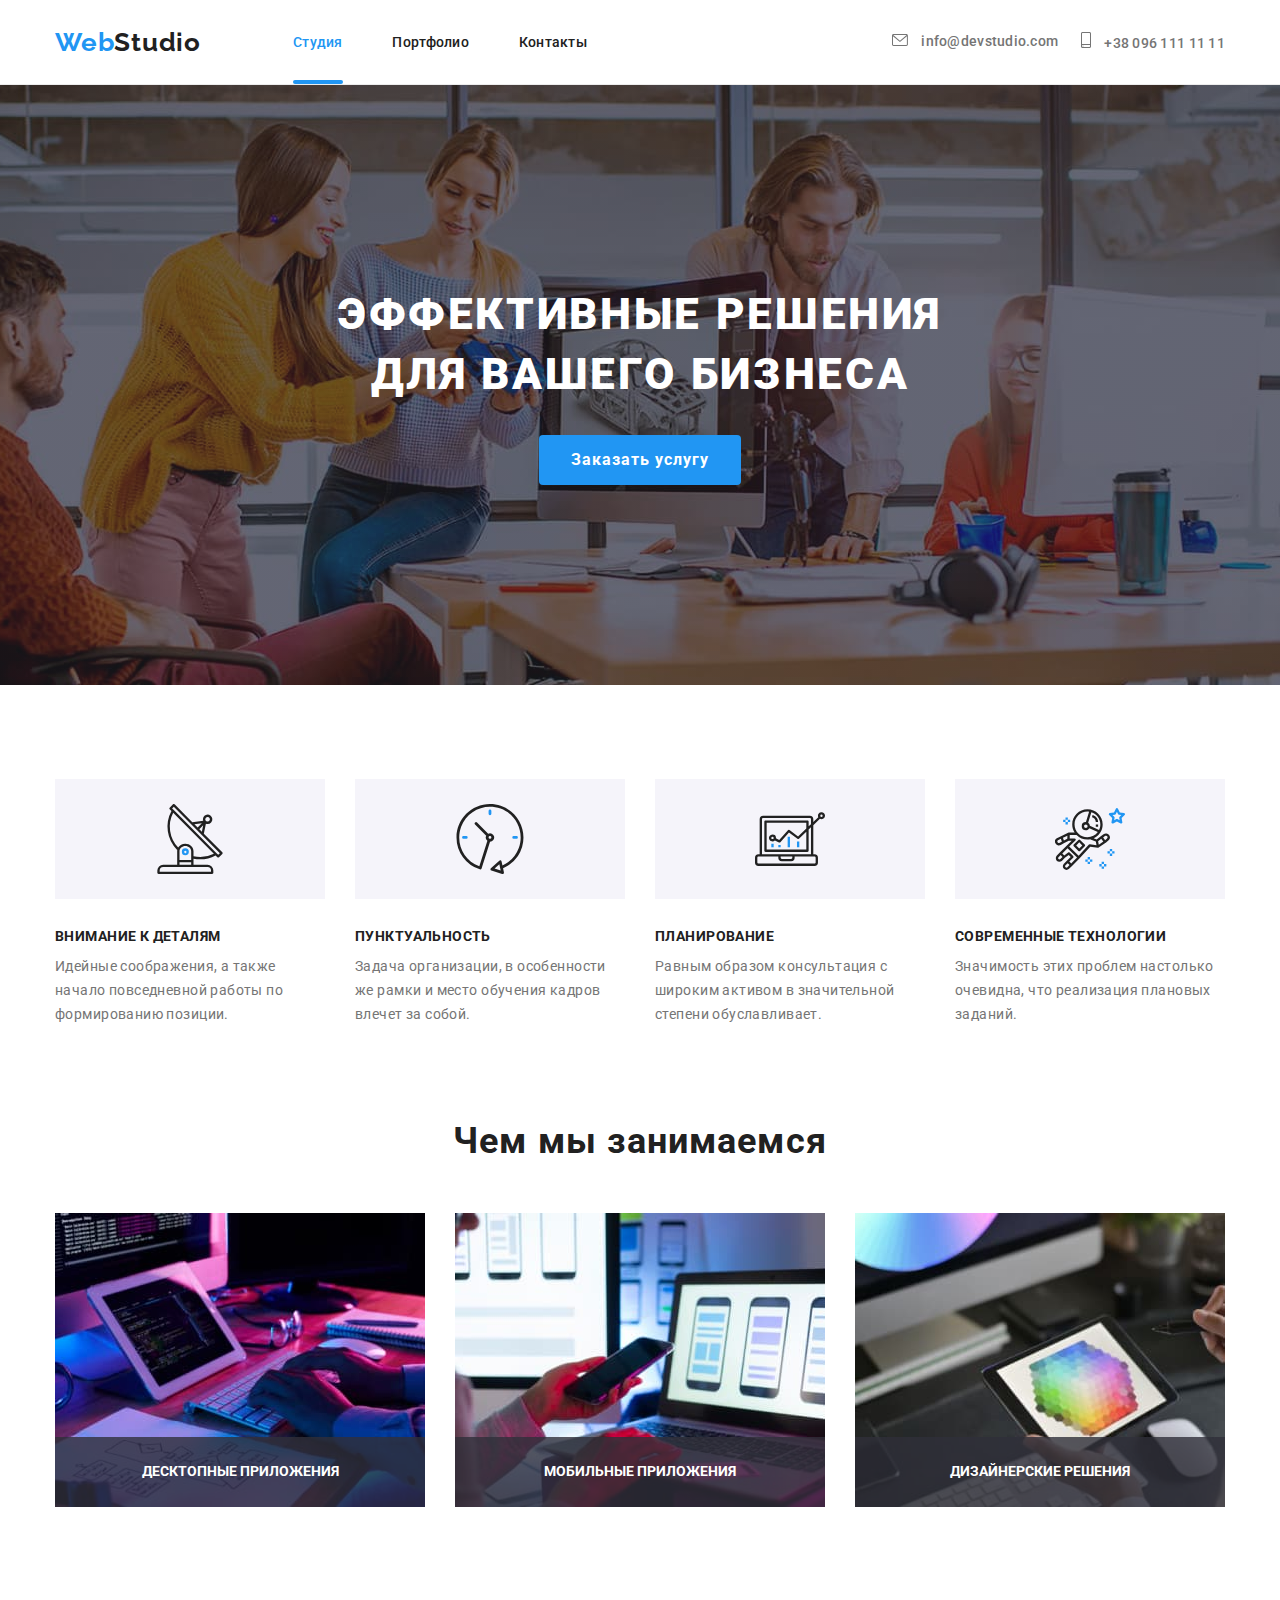
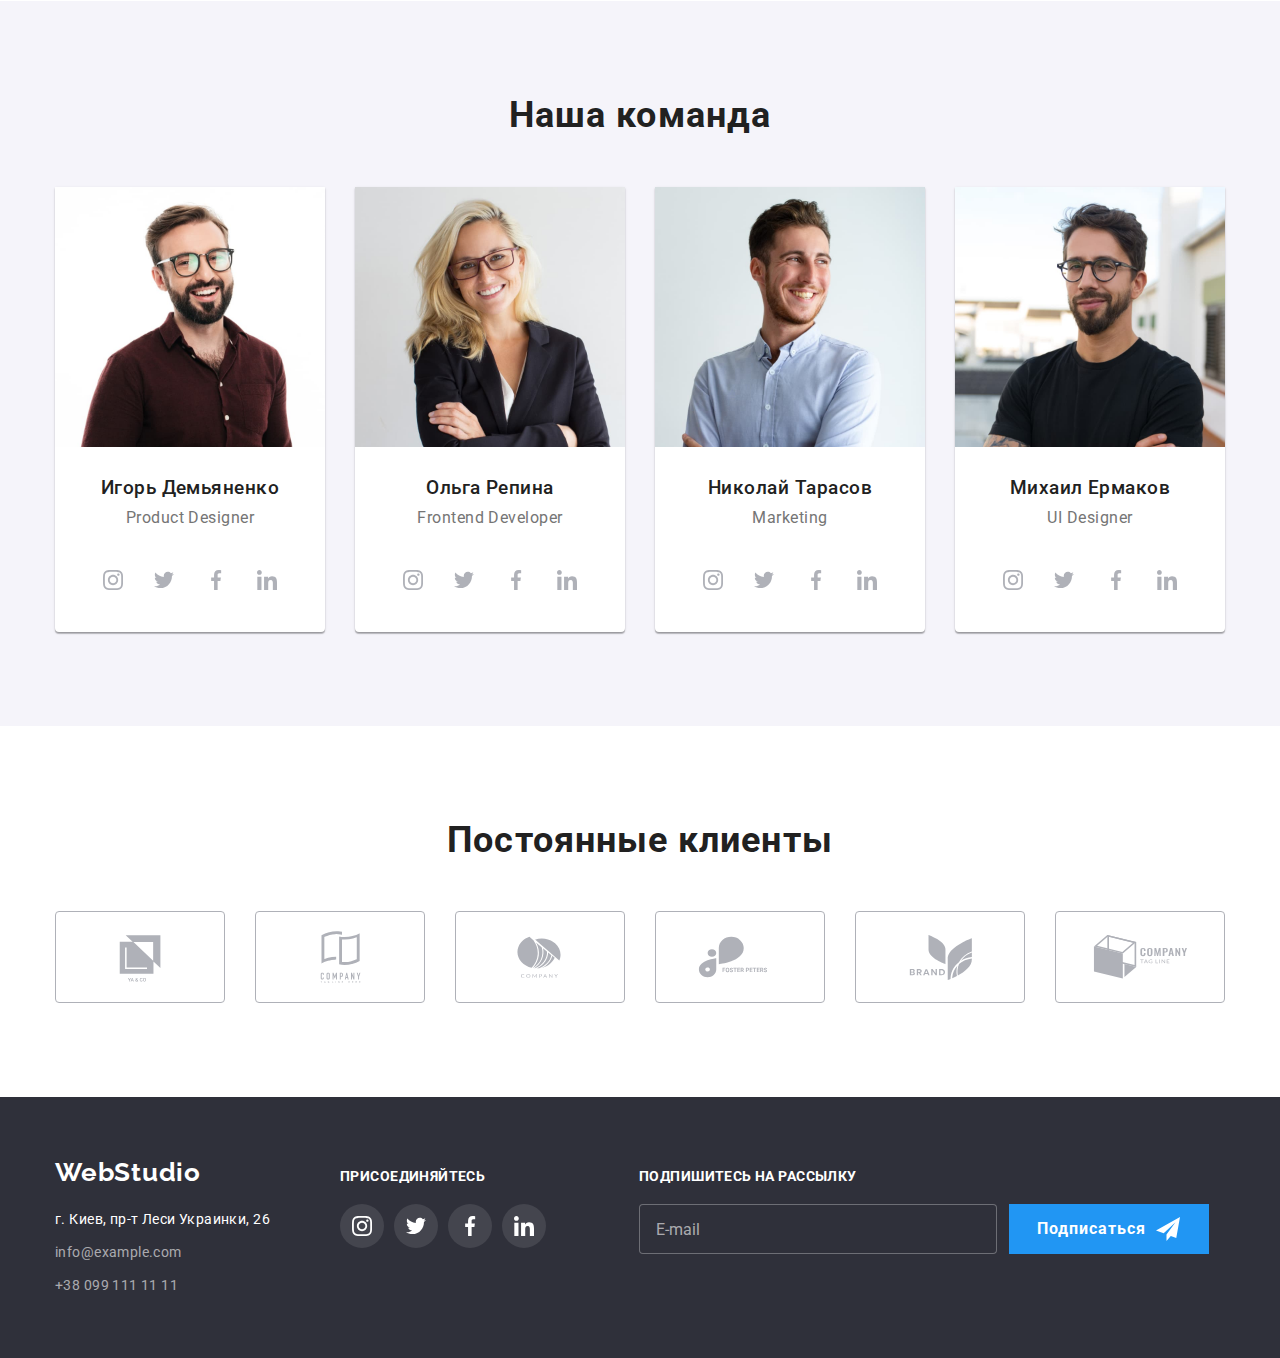
==== commit 524e5a28: "scss done" ====
--- a/index.html
+++ b/index.html
@@ -7,7 +7,7 @@
     <title>GitHub/goit-markup-hw-05</title>   
     <link rel="stylesheet" href="https://cdnjs.cloudflare.com/ajax/libs/modern-normalize/1.0.0/modern-normalize.min.css"> 
     <link rel="stylesheet" href="https://fonts.googleapis.com/css2?family=Raleway:wght@700&family=Roboto:wght@400;500;700;900&display=swap">
-    <link rel="stylesheet" href="./css/styles.css">
+    <link rel="stylesheet" href="./css/main.min.css">
 
 </head>
 <body>
--- a/css/main.min.css
+++ b/css/main.min.css
@@ -0,0 +1,2 @@
+body{color:#212121;font-family:Roboto,sans-serif}h1,h2,h3,p,ul{margin:0;padding:0}.list{list-style:none}.section-header{font-style:normal;font-size:36px;line-height:1.16;text-align:center;letter-spacing:0.03em}.conteiner{padding:0 15px;width:1200px;margin:0 auto}.header{border-bottom:1px solid #ececec}.header__navigation{display:-webkit-box;display:-ms-flexbox;display:flex;-webkit-box-align:center;-ms-flex-align:center;align-items:center}.header__logo{width:145px;margin-right:93px;color:#212121;font-family:Raleway,sans-serif;font-weight:700;font-size:26px;line-height:1.19;letter-spacing:0.03em;text-decoration:none}.header__logo--blue{color:#2196f3}.site-nav{padding-top:32px;padding-bottom:32px;display:-webkit-box;display:-ms-flexbox;display:flex;width:294px;-webkit-box-pack:justify;-ms-flex-pack:justify;justify-content:space-between;margin-right:305px;padding-left:0px}.site-nav__link{color:#212121;font-weight:500;font-size:14px;line-height:1.14;letter-spacing:0.02em;text-decoration:none;-webkit-transition-property:color;transition-property:color;-webkit-transition-duration:250ms;transition-duration:250ms;-webkit-transition-timing-function:cubic-bezier(0.4, 0, 0.2, 1);transition-timing-function:cubic-bezier(0.4, 0, 0.2, 1)}.site-nav__link--active{position:relative}.site-nav__link:hover,.site-nav__link:focus,.site-nav .site-nav__link--active{color:#2196f3}.site-nav__link--active::after{content:"";position:absolute;left:0;bottom:-34px;display:block;width:100%;height:4px;border-radius:2px;background-color:#2196f3}.contacts{padding-top:32px;padding-bottom:32px;display:-webkit-box;display:-ms-flexbox;display:flex;-webkit-box-pack:justify;-ms-flex-pack:justify;justify-content:space-between;width:370px}.contacts__link{color:#757575;font-weight:500;font-size:14px;line-height:1.14;letter-spacing:0.02em;text-decoration:none;-webkit-transition-property:color;transition-property:color;-webkit-transition-duration:250ms;transition-duration:250ms;-webkit-transition-timing-function:cubic-bezier(0.4, 0, 0.2, 1);transition-timing-function:cubic-bezier(0.4, 0, 0.2, 1)}.contacts__mail{width:161px}.contacts__phone{width:142px}.contacts__icon{fill:currentColor;margin-right:10px}.contacts__link:hover,.contacts__link:focus{color:#2196f3}.filter-section{padding-top:94px;padding-bottom:50px}.filter-section__hidden{display:none}.filter-section__button{border-radius:4px;border:1px solid transparent;padding:6px 22px;min-width:73px;color:#212121;background-color:#f5f4fa;cursor:pointer;font-weight:500;font-size:16px;line-height:1.62;letter-spacing:0.03em;-webkit-transition-property:color, background-color;transition-property:color, background-color;-webkit-transition-duration:250ms;transition-duration:250ms;-webkit-transition-timing-function:cubic-bezier(0.4, 0, 0.2, 1);transition-timing-function:cubic-bezier(0.4, 0, 0.2, 1)}.filter-section__button:hover,.filter-section__button:focus{color:#fff;background-color:#2196f3}.filter-section__buttons{display:-webkit-box;display:-ms-flexbox;display:flex;-webkit-box-pack:center;-ms-flex-pack:center;justify-content:center}.filter-section__item:not(:last-child){margin-right:8px}.filter-section__item:hover,.filter-section__item:focus{-webkit-box-shadow:0px 2px rgba(0,0,0,0.12),0px 1px rgba(0,0,0,0.08),0px 3px rgba(0,0,0,0.1);box-shadow:0px 2px rgba(0,0,0,0.12),0px 1px rgba(0,0,0,0.08),0px 3px rgba(0,0,0,0.1)}.filter-section__item{-webkit-transition-property:-webkit-box-shadow;transition-property:-webkit-box-shadow;transition-property:box-shadow;transition-property:box-shadow, -webkit-box-shadow;-webkit-transition-duration:250ms;transition-duration:250ms;-webkit-transition-timing-function:cubic-bezier(0.4, 0, 0.2, 1);transition-timing-function:cubic-bezier(0.4, 0, 0.2, 1)}.cards-section{padding-bottom:94px}.cards-section__list{display:-webkit-box;display:-ms-flexbox;display:flex;-ms-flex-wrap:wrap;flex-wrap:wrap}.cards-section__item{margin-right:30px;width:370px;-webkit-transition-property:-webkit-box-shadow;transition-property:-webkit-box-shadow;transition-property:box-shadow;transition-property:box-shadow, -webkit-box-shadow;-webkit-transition-duration:250ms;transition-duration:250ms;-webkit-transition-timing-function:cubic-bezier(0.4, 0, 0.2, 1);transition-timing-function:cubic-bezier(0.4, 0, 0.2, 1)}.cards-section__item:hover,.cards-section__item:focus{-webkit-box-shadow:0px 1px 1px rgba(0,0,0,0.12),0px 4px 4px rgba(0,0,0,0.06),1px 4px 6px rgba(0,0,0,0.16);box-shadow:0px 1px 1px rgba(0,0,0,0.12),0px 4px 4px rgba(0,0,0,0.06),1px 4px 6px rgba(0,0,0,0.16)}.cards-section__item:nth-child(3n+3){margin-right:0px}.cards-section__item:not(:nth-last-child(-n+3)){margin-bottom:30px}.project-card{position:relative;overflow:hidden}.project-card__image{width:100%;height:auto;display:block}.project-card__text{font-size:18px;font-weight:400;line-height:1.55;letter-spacing:0.03em;padding:63px 24px;color:#fff}.project-card--hover{position:absolute;top:0;left:0;width:370px;height:294px;background-color:rgba(33,150,243,0.9);-webkit-transform:translateY(100%);transform:translateY(100%);-webkit-transition:-webkit-transform 250ms cubic-bezier(0.4, 0, 0.2, 1);transition:-webkit-transform 250ms cubic-bezier(0.4, 0, 0.2, 1);transition:transform 250ms cubic-bezier(0.4, 0, 0.2, 1);transition:transform 250ms cubic-bezier(0.4, 0, 0.2, 1), -webkit-transform 250ms cubic-bezier(0.4, 0, 0.2, 1)}.cards-section__item:hover .project-card--hover{-webkit-transform:translateY(0);transform:translateY(0)}.bottom-card{padding:20px 24px;border-bottom:1px solid #eeeeee;border-right:1px solid #eeeeee;border-left:1px solid #eeeeee}.bottom-card__text{color:#757575;font-size:16px;line-height:1.87;letter-spacing:0.03em}.bottom-card__title{font-size:18px;line-height:2;letter-spacing:0.06em}.footer{color:#fff;background-color:#2f303a}.footer__logo{display:block;margin-bottom:20px;width:145px;color:#fff;font-family:Raleway,sans-serif;font-weight:700;font-size:26px;line-height:1.19;letter-spacing:0.03em;text-decoration:none}.footer__title{font-style:normal;font-weight:bold;font-size:14px;line-height:1.143;letter-spacing:0.03em;text-transform:uppercase;color:#fff}.footer__section{text-align:left;padding-top:60px;padding-bottom:60px;display:-webkit-box;display:-ms-flexbox;display:flex;-webkit-box-align:baseline;-ms-flex-align:baseline;align-items:baseline}.footer-contacts__link{margin-bottom:0px;color:rgba(255,255,255,0.6);font-family:Roboto,sans-serif;font-weight:400;font-size:14px;line-height:1.71;letter-spacing:0.03em;text-decoration:none;font-style:normal;-webkit-transition-property:color;transition-property:color;-webkit-transition-duration:250ms;transition-duration:250ms;-webkit-transition-timing-function:cubic-bezier(0.4, 0, 0.2, 1);transition-timing-function:cubic-bezier(0.4, 0, 0.2, 1)}.footer-contacts__item:not(:last-child){margin-bottom:9px}.footer-contacts__local{font-style:normal;font-size:14px;line-height:1.71;letter-spacing:0.03em}.footer-contacts__link:hover,.footer-contacts__link:focus{color:#2196f3}.welcome{display:-webkit-inline-box;display:-ms-inline-flexbox;display:inline-flex;-webkit-box-orient:vertical;-webkit-box-direction:normal;-ms-flex-direction:column;flex-direction:column;padding:0;min-width:206px;margin-left:70px}.welcome__icons{display:-webkit-box;display:-ms-flexbox;display:flex;-webkit-box-pack:justify;-ms-flex-pack:justify;justify-content:space-between;margin:0;padding:0;margin-top:20px}.welcome__icon{width:20px;height:20px}.welcome__link{width:44px;height:44px;padding:12px;display:inline-block;border-radius:50%;fill:#fff;background-color:rgba(255,255,255,0.1);-webkit-transition-property:background-color;transition-property:background-color;-webkit-transition-duration:250ms;transition-duration:250ms;-webkit-transition-timing-function:cubic-bezier(0.4, 0, 0.2, 1);transition-timing-function:cubic-bezier(0.4, 0, 0.2, 1)}.welcome__link:hover,.welcome__link:focus{background-color:#2196f3}.subscribe{margin-left:93px;width:570px}.subscribe__form{position:relative;margin-top:20px;display:-webkit-box;display:-ms-flexbox;display:flex}.subscribe__input{width:358px;height:50px;margin-right:12px;padding-left:16px;border-radius:4px;border:1px solid rgba(255,255,255,0.3);color:rgba(255,255,255,0.6);background-color:#2f303a}.subscribe__input::-webkit-input-placeholder{color:rgba(255,255,255,0.6)}.subscribe__input:-ms-input-placeholder{color:rgba(255,255,255,0.6)}.subscribe__input::-ms-input-placeholder{color:rgba(255,255,255,0.6)}.subscribe__input::placeholder{color:rgba(255,255,255,0.6)}.subscribe__label{position:absolute;margin-left:16px;top:50%;-webkit-transform:translateY(-50%);transform:translateY(-50%);font-size:16px;line-height:1.25;letter-spacing:0.03em;color:rgba(255,255,255,0.6)}.subscribe__button{display:-webkit-box;display:-ms-flexbox;display:flex;width:200px;height:50px;padding:10px 28px;border:none;-webkit-box-align:center;-ms-flex-align:center;align-items:center;text-align:center;font-style:normal;font-weight:bold;line-height:1.875;letter-spacing:0.06em;color:#fff;background-color:#2196f3}.subscribe__icon{margin-left:10px;width:24px;height:24px;fill:#fff}.hero{background-color:#2f303a}.hero--overlay{max-width:1600px;height:600px;margin-left:auto;margin-right:auto;background-image:-webkit-gradient(linear, left top, right top, from(rgba(47,48,58,0.4)), to(rgba(47,48,58,0.4))),url(../images/herobg.jpg);background-image:linear-gradient(to right, rgba(47,48,58,0.4), rgba(47,48,58,0.4)),url(../images/herobg.jpg);background-size:cover;background-position:center}.hero .conteiner{padding-top:200px;padding-bottom:200px;text-align:center}.hero__title{margin-bottom:30px;color:#fff;font-style:normal;font-weight:900;font-size:44px;line-height:1.36;text-align:center;letter-spacing:0.06em;text-transform:uppercase}.hero__open-modal{padding:10px 32px;border:0px;border-radius:4px;color:#fff;background-color:#2196f3;font-family:inherit;font-style:normal;font-weight:700;font-size:16px;line-height:1.87;letter-spacing:0.06em;-webkit-transition:background-color 250ms cubic-bezier(0.4, 0, 0.2, 1);transition:background-color 250ms cubic-bezier(0.4, 0, 0.2, 1)}.hero__open-modal:hover,.hero__open-modal:focus{background-color:#188ce8}.backdrop{position:fixed;top:0;right:0;width:100%;height:100%;opacity:1;-webkit-transition:opacity 250ms cubic-bezier(0.4, 0, 0.2, 1);transition:opacity 250ms cubic-bezier(0.4, 0, 0.2, 1);background-color:rgba(0,0,0,0.2)}.backdrop.is-hidden{visibility:hidden;pointer-events:none;opacity:0}.modal{position:absolute;z-index:3;top:50%;left:50%;background-color:#fff;min-width:528px;min-height:581px;-webkit-transform:translate(-50%, -50%) scale(1);transform:translate(-50%, -50%) scale(1);-webkit-transition:-webkit-transform 250ms cubic-bezier(0.4, 0, 0.2, 1);transition:-webkit-transform 250ms cubic-bezier(0.4, 0, 0.2, 1);transition:transform 250ms cubic-bezier(0.4, 0, 0.2, 1);transition:transform 250ms cubic-bezier(0.4, 0, 0.2, 1), -webkit-transform 250ms cubic-bezier(0.4, 0, 0.2, 1);-webkit-box-shadow:0px 1px 3px rgba(0,0,0,0.12),0px 1px 1px rgba(0,0,0,0.14),0px 2px 1px rgba(0,0,0,0.2);box-shadow:0px 1px 3px rgba(0,0,0,0.12),0px 1px 1px rgba(0,0,0,0.14),0px 2px 1px rgba(0,0,0,0.2);border-radius:4px}.modal__button{position:absolute;top:8px;right:8px;width:30px;height:30px;display:-webkit-box;display:-ms-flexbox;display:flex;-webkit-box-pack:center;-ms-flex-pack:center;justify-content:center;-webkit-box-align:center;-ms-flex-align:center;align-items:center;border:1px solid rgba(0,0,0,0.1);border-radius:50%;cursor:pointer;background-color:#fff;fill:#212121;cursor:pointer}.modal__button:focus .modal__button-close,.modal__button:hover .modal__button-close{fill:#2196f3}.modal__button-close{position:absolute;top:50%;left:50%;width:11px;height:11px;-webkit-transform:translate(-50%, -50%);transform:translate(-50%, -50%);fill:currentColor;-webkit-transition:fill 250ms cubic-bezier(0.4, 0, 0.2, 1);transition:fill 250ms cubic-bezier(0.4, 0, 0.2, 1)}.backdrop.is-hidden .modal{-webkit-transform:translate(-50%, -50%) scale(0.9);transform:translate(-50%, -50%) scale(0.9)}.form-section{padding:40px}.form-section__list{display:block}.form-section__title{text-align:center;margin-bottom:12px;width:448px;font-size:20px;font-style:bold;font-weight:700;letter-spacing:0.03em;line-height:1.15}.form-field{display:-webkit-box;display:-ms-flexbox;display:flex;-webkit-box-orient:vertical;-webkit-box-direction:normal;-ms-flex-direction:column;flex-direction:column}.form-field__input{padding-left:42px;width:100%;height:40px;border:1px solid rgba(33,33,33,0.2);border-radius:4px;cursor:pointer;color:#212121;-webkit-transition:all 250ms cubic-bezier(0.4, 0, 0.2, 1);transition:all 250ms cubic-bezier(0.4, 0, 0.2, 1)}.form-field__textarea{margin-bottom:25px;padding:12px 16px;width:448px;height:120px;border:1px solid rgba(33,33,33,0.2);border-radius:4px;resize:none;cursor:pointer;-webkit-transition:all 250ms cubic-bezier(0.4, 0, 0.2, 1);transition:all 250ms cubic-bezier(0.4, 0, 0.2, 1)}.form-field__textarea::-webkit-input-placeholder{font-size:12px;line-height:1.17;letter-spacing:0.01em;color:rgba(117,117,117,0.5)}.form-field__textarea:-ms-input-placeholder{font-size:12px;line-height:1.17;letter-spacing:0.01em;color:rgba(117,117,117,0.5)}.form-field__textarea::-ms-input-placeholder{font-size:12px;line-height:1.17;letter-spacing:0.01em;color:rgba(117,117,117,0.5)}.form-field__textarea::placeholder{font-size:12px;line-height:1.17;letter-spacing:0.01em;color:rgba(117,117,117,0.5)}.form-field__label{margin-bottom:4px;text-align:left;color:#757575;font-size:12px;line-height:1.16}.form-field__item{position:relative;margin-bottom:10px}.form-field__svg{position:absolute;display:block;top:50%;left:12px;-webkit-transform:translateY(-50%);transform:translateY(-50%);width:18px;height:18px;fill:currentColor;-webkit-transition:fill 250ms cubic-bezier(0.4, 0, 0.2, 1);transition:fill 250ms cubic-bezier(0.4, 0, 0.2, 1)}.form-field__input:focus ~ .form-field__svg{fill:#2196f3}.form-field:focus-within .form-field__svg{fill:#2196f3}.form-field__input:focus,.form-field__textarea:focus{border-color:#2196f3;outline:none}.form-policy{display:-webkit-box;display:-ms-flexbox;display:flex;-webkit-box-pack:space-evenly;-ms-flex-pack:space-evenly;justify-content:space-evenly;-webkit-box-align:center;-ms-flex-align:center;align-items:center;margin-bottom:30px}.form-policy__label{font-size:14px;line-height:1.71;letter-spacing:0.03em;cursor:pointer}.form-policy__link{margin-left:4px;text-decoration:underline;color:#2196f3;-webkit-transition:all 250ms cubic-bezier(0.4, 0, 0.2, 1);transition:all 250ms cubic-bezier(0.4, 0, 0.2, 1)}.form-policy__checkbox{position:absolute;width:1px;height:1px;margin:-1px;border:0;padding:0;clip:rect(0 0 0 0);overflow:hidden;-webkit-transition:all 250ms cubic-bezier(0.4, 0, 0.2, 1);transition:all 250ms cubic-bezier(0.4, 0, 0.2, 1)}.form-policy__checkbox-icon{display:inline-block;width:16px;height:15px;margin-right:7px;border:2px solid #212121;border-radius:2px;-webkit-transition:all 250ms cubic-bezier(0.4, 0, 0.2, 1);transition:all 250ms cubic-bezier(0.4, 0, 0.2, 1)}.form-policy__checkbox:checked+.form-policy__checkbox-icon{background-color:#2196f3;border-color:#2196f3;background-image:url(../images/icons/icon-check.svg);background-size:contain;background-origin:border-box}.form__button{width:200px;height:50px;-ms-flex-item-align:center;-ms-grid-row-align:center;align-self:center;font-style:bold;font-size:16px;line-height:1.87;letter-spacing:0.06em;border-radius:4px;color:#fff;border:0;background-color:#2196f3;-webkit-box-shadow:0px 4px 4px rgba(0,0,0,0.15);box-shadow:0px 4px 4px rgba(0,0,0,0.15);cursor:pointer;-webkit-transition:background-color 250ms cubic-bezier(0.4, 0, 0.2, 1);transition:background-color 250ms cubic-bezier(0.4, 0, 0.2, 1)}.form__button:focus{background-color:#188ce8}.features-section{padding-bottom:94px;padding-top:94px}.features-section__list{display:-webkit-box;display:-ms-flexbox;display:flex;-webkit-box-align:center;-ms-flex-align:center;align-items:center}.features-section__description{width:270px;color:#757575;font-size:14px;line-height:1.71;letter-spacing:0.03em}.features-section__subtitle{width:270px;margin-bottom:10px;font-size:14px;line-height:1.14;letter-spacing:0.03em;text-transform:uppercase}.features-section__item:not(:last-child){margin-right:30px}.features-section__item::before{display:block;content:"";height:120px;background-color:#f5f4fa;margin-bottom:30px;background-size:contain;background-repeat:no-repeat;background-position:center}.features-section__icon-antenna::before{background-image:url(../images/icons/antenna.svg);background-size:70px 70px}.features-section__icon-clock::before{background-image:url(../images/icons/clock.svg);background-size:70px 70px}.features-section__icon-diagram::before{background-image:url(../images/icons/diagram.svg);background-size:70px 70px}.features-section__icon-astronaut::before{background-image:url(../images/icons/astronaut.svg);background-size:70px 70px}.works-section{padding-bottom:94px}.works-section__list{display:-webkit-box;display:-ms-flexbox;display:flex;-webkit-box-pack:center;-ms-flex-pack:center;justify-content:center;margin-top:50px;padding-left:0px}.works-section__link:not(:last-child){margin-right:30px}.work-description{position:relative;z-index:-1}.work-description__image{width:370px;height:auto;display:block}.work-description__text{color:#fff;background-color:rgba(47,48,58,0.8);font-size:14px;font-weight:700;text-align:center;line-height:1.14;text-transform:uppercase;padding-top:27px;padding-bottom:27px;width:100%;height:70px;position:absolute;left:0;bottom:0}.team-section{background-color:#f5f4fa;padding-top:94px;padding-bottom:94px}.team-section__title{margin-bottom:50px}.team-section__item:not(:last-child){margin-right:30px}.team-section__item{background-color:#fff;border-radius:0px 0px 4px 4px;-webkit-box-shadow:0px 1px 3px rgba(0,0,0,0.12),0px 1px 1px rgba(0,0,0,0.14),0px 2px 1px rgba(0,0,0,0.2);box-shadow:0px 1px 3px rgba(0,0,0,0.12),0px 1px 1px rgba(0,0,0,0.14),0px 2px 1px rgba(0,0,0,0.2)}.team-section__list{display:-webkit-box;display:-ms-flexbox;display:flex;padding-left:0px;font-size:16px;line-height:1.18;text-align:center;letter-spacing:0.03em}.team-section__person-position{color:#757575;margin-bottom:30px}.team-section__person-name{font-weight:500;margin-bottom:10px;margin-top:0px}.team-section__card{display:block;width:100%;height:auto;margin-bottom:30px}.team-socials{display:-webkit-box;display:-ms-flexbox;display:flex;-ms-flex-pack:distribute;justify-content:space-around;padding-left:32px;padding-right:32px;margin-bottom:30px}.team-socials__link{width:44px;height:44px;padding:12px;display:inline-block;border-radius:50%;fill:#afb1b8;background-color:rgba(255,255,255,0.1);-webkit-transition-property:fill, background-color;transition-property:fill, background-color;-webkit-transition-duration:250ms;transition-duration:250ms;-webkit-transition-timing-function:cubic-bezier(0.4, 0, 0.2, 1);transition-timing-function:cubic-bezier(0.4, 0, 0.2, 1)}.team-socials__link:hover,.team-socials__link:focus{fill:#fff;background-color:#2196f3}.team-socials__svg{width:20px;height:20px}.clients-section{padding-top:94px;padding-bottom:94px}.clients-section__list{display:-webkit-box;display:-ms-flexbox;display:flex;-webkit-box-pack:justify;-ms-flex-pack:justify;justify-content:space-between;margin-top:50px}.clients-section__link{display:block;width:170px;height:92px;padding:16px 32px;border:1px solid #afb1b8;border-radius:4px;fill:#afb1b8;-webkit-transition-property:fill, border;transition-property:fill, border;-webkit-transition-duration:250ms;transition-duration:250ms;-webkit-transition-timing-function:cubic-bezier(0.4, 0, 0.2, 1);transition-timing-function:cubic-bezier(0.4, 0, 0.2, 1)}.clients-section__icon:hover,.clients-section__icon:focus{fill:#2196f3}.clients-section__icon{-webkit-transition-property:fill;transition-property:fill;-webkit-transition-duration:250ms;transition-duration:250ms;-webkit-transition-timing-function:cubic-bezier(0.4, 0, 0.2, 1);transition-timing-function:cubic-bezier(0.4, 0, 0.2, 1)}.clients-section__link:hover,.clients-section__link:focus{border-color:#2196f3;fill:#2196f3}
+/*# sourceMappingURL=main.min.css.map */